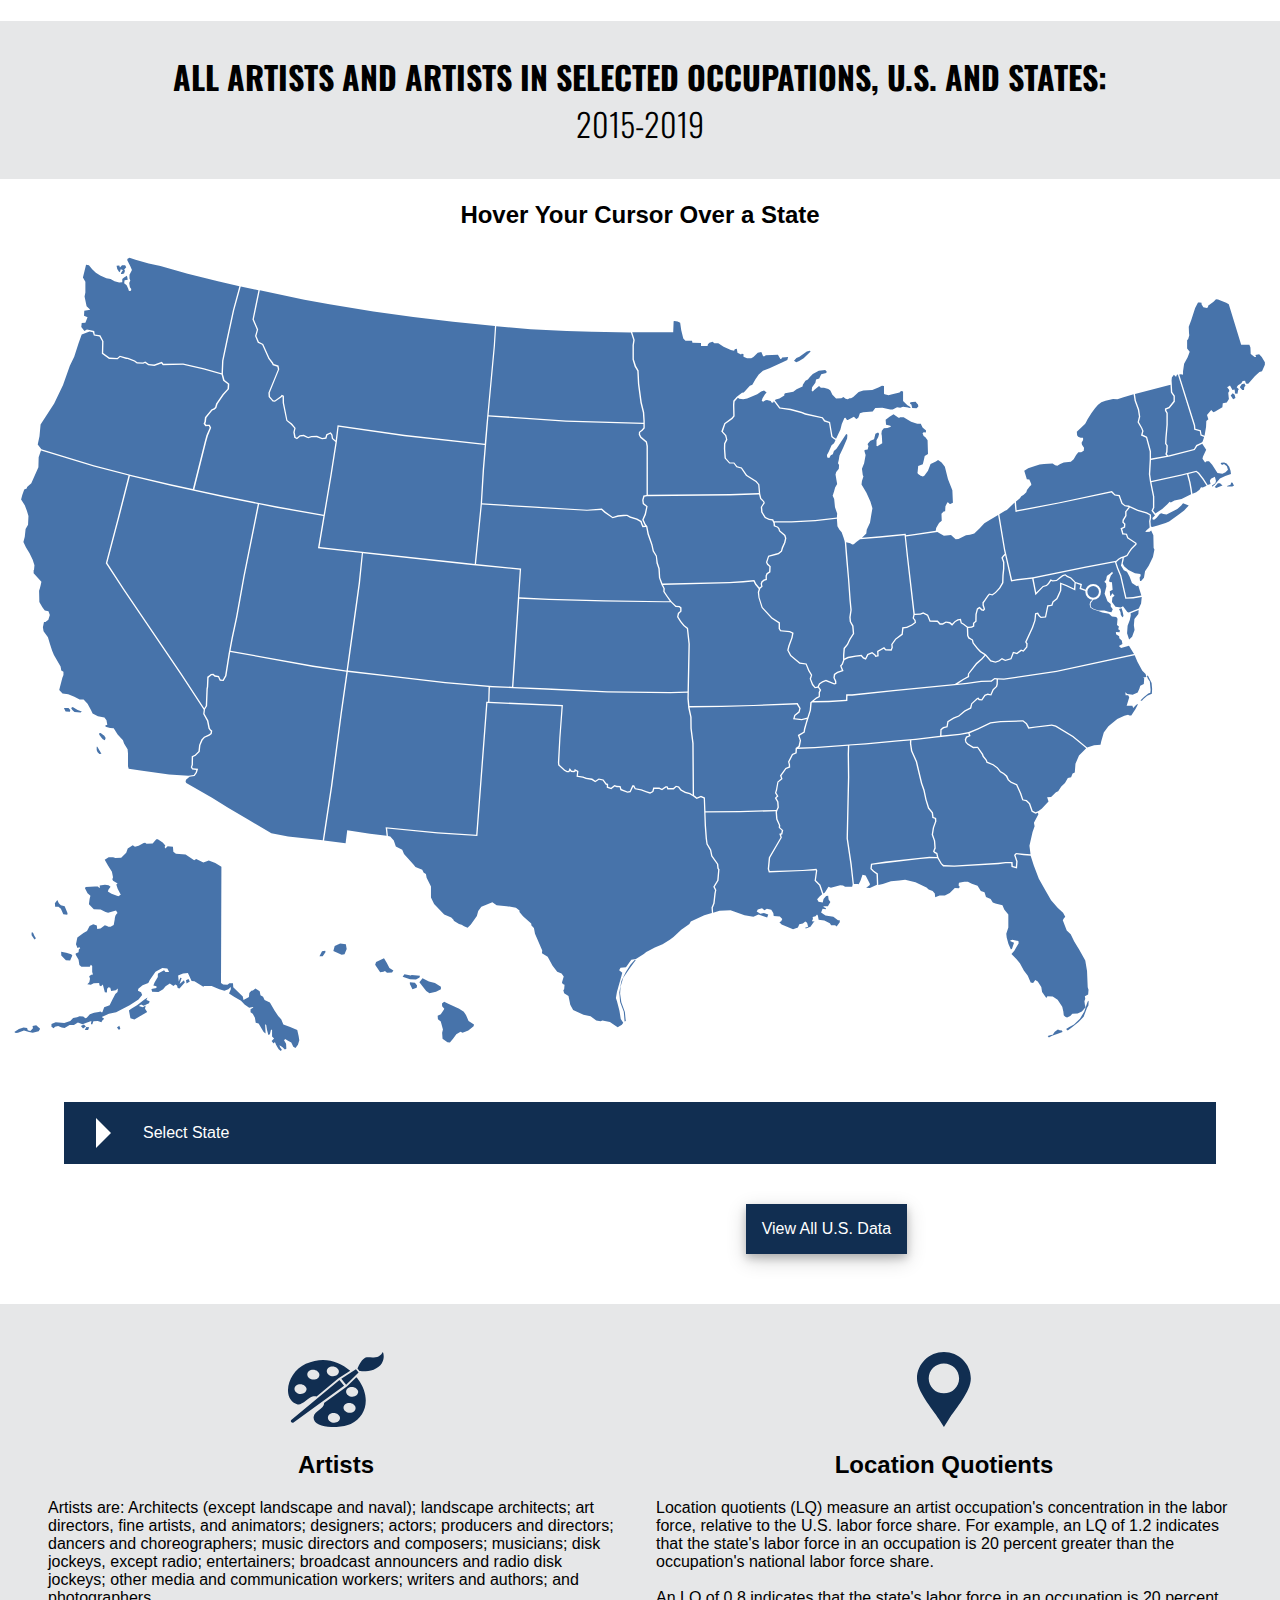
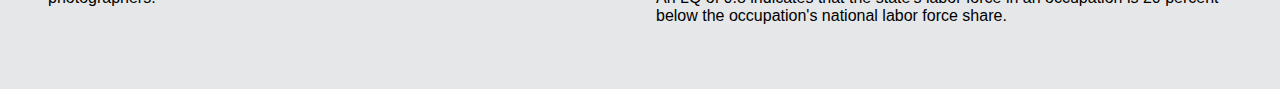
==== html.html @ c8cbc369 "Update html.html" ====
<!DOCTYPE html>
<html lang="en">
  <head>
    <meta charset="UTF-8" />
    <meta http-equiv="X-UA-Compatible" content="IE=edge" />
    <meta name="viewport" content="width=device-width, initial-scale=1.0" />
    <link
      href="css.css"
      state-target="css.css"
      type="text/css"
      rel="stylesheet"
    />
    <link rel="preconnect" href="https://fonts.googleapis.com" />
    <link rel="preconnect" href="https://fonts.gstatic.com" crossorigin />
    <link
      href="https://fonts.googleapis.com/css2?family=Oswald:wght@300;700&display=swap"
      rel="stylesheet"
    />
    <title>
      All Artists and Artists in Selected Occupations, U.S. and States
    </title>
  </head>
    
    
  <body style=" margin: auto;" width: 554px;>  <!-- width from 570 to 554 to match the Ripple demo -->
      
    <div class="bg-gray">
      <h1>
        All Artists and Artists in Selected Occupations, U.S. and States:<br />
        <span class="years">2015-2019</span>
      </h1>
    </div>
      
      
    <!-- Aqui estaba All Us Arttsists -->
      
 

    <div id="state"></div>
    <div id="json"></div>
    <div id="state-name"><h2>Hover Your Cursor Over a State</h2></div>
    <svg
      xmlns="http:/www.w3.org/2000/svg"
      xmlns:xlink="http:/www.w3.org/1999/xlink"
      version="1.1"
      id="Layer_1"
      x="0px"
      y="0px"
      viewBox="0 0 940 600"
      style="enable-background: new 0 0 940 600"
      xml:space="preserve"
    >
      <g id="outlines">
        <a
          onmouseover="tooltipShow(this)"
          onmouseout="tooltipHide(this)"
          aria-label="Alaska"
          tabindex="62"
          href="javascript:void(0)"
          state-target="AK"
          target="_top"
        >
          <path
            id="AK"
            class="st0"
            d="M162.6,453.7l-0.3,85.4l1.6,1l3.1,0.2l1.5-1.1h2.6l0.2,2.9l7,6.8l0.5,2.6l3.4-1.9l0.6-0.2l0.3-3.1    l1.5-1.6l1.1-0.2l1.9-1.5l3.1,2.1l0.6,2.9l1.9,1.1l1.1,2.4l3.9,1.8l3.4,6l2.7,3.9l2.3,2.7l1.5,3.7l5,1.8l5.2,2.1l1,4.4l0.5,3.1    l-1,3.4l-1.8,2.3l-1.6-0.8l-1.5-3.1l-2.7-1.5l-1.8-1.1l-0.8,0.8l1.5,2.7l0.2,3.7l-1.1,0.5l-1.9-1.9l-2.1-1.3l0.5,1.6l1.3,1.8    l-0.8,0.8c0,0-0.8-0.3-1.3-1c-0.5-0.6-2.1-3.4-2.1-3.4l-1-2.3c0,0-0.3,1.3-1,1c-0.6-0.3-1.3-1.5-1.3-1.5l1.8-1.9l-1.5-1.5v-5H199    l-0.8,3.4l-1.1,0.5l-1-3.7l-0.6-3.7l-0.8-0.5l0.3,5.7v1.1l-1.5-1.3l-3.6-6l-2.1-0.5l-0.6-3.7l-1.6-2.9l-1.6-1.1v-2.3l2.1-1.3    l-0.5-0.3l-2.6,0.6l-3.4-2.4L177,552l-4.8-2.6l-4-2.6l1.3-3.2V542l-1.8,1.6l-2.9,1.1l-3.7-1.1l-5.7-2.4h-5.5l-0.6,0.5l-6.5-3.9    l-2.1-0.3l-2.7-5.8l-3.6,0.3l-3.6,1.5l0.5,4.5l1.1-2.9l1,0.3l-1.5,4.4l3.2-2.7l0.6,1.6l-3.9,4.4l-1.3-0.3l-0.5-1.9l-1.3-0.8    l-1.3,1.1l-2.7-1.8l-3.1,2.1l-1.8,2.1l-3.4,2.1l-4.7-0.2l-0.5-2.1l3.7-0.6v-1.3l-2.3-0.6l1-2.4l2.3-3.9v-1.8l0.2-0.8l4.4-2.3    l1,1.3h2.7l-1.3-2.6l-3.7-0.3l-5,2.7l-2.4,3.4l-1.8,2.6l-1.1,2.3l-4.2,1.5l-3.1,2.6l-0.3,1.6l2.3,1l0.8,2.1l-2.7,3.2l-6.5,4.2    l-7.8,4.2l-2.1,1.1l-5.3,1.1l-5.3,2.3l1.8,1.3l-1.5,1.5l-0.5,1.1l-2.7-1l-3.2,0.2l-0.8,2.3h-1l0.3-2.4l-3.6,1.3l-2.9,1l-3.4-1.3    l-2.9,1.9h-3.2l-2.1,1.3l-1.6,0.8l-2.1-0.3l-2.6-1.1l-2.3,0.6l-1,1l-1.6-1.1v-1.9l3.1-1.3l6.3,0.6l4.4-1.6l2.1-2.1l2.9-0.6    l1.8-0.8l2.7,0.2l1.6,1.3l1-0.3l2.3-2.7l3.1-1l3.4-0.6l1.3-0.3l0.6,0.5h0.8l1.3-3.7l4-1.5l1.9-3.7l2.3-4.5l1.6-1.5l0.3-2.6    l-1.6,1.3l-3.4,0.6l-0.6-2.4l-1.3-0.3l-1,1l-0.2,2.9l-1.5-0.2l-1.5-5.8l-1.3,1.3l-1.1-0.5l-0.3-1.9l-4,0.2l-2.1,1.1l-2.6-0.3    l1.5-1.5l0.5-2.6l-0.6-1.9l1.5-1l1.3-0.2l-0.6-1.8v-4.4l-1-1l-0.8,1.5h-6.1l-1.5-1.3l-0.6-3.9l-2.1-3.6v-1l2.1-0.8l0.2-2.1    l1.1-1.1l-0.8-0.5l-1.3,0.5l-1.1-2.7l1-5l4.5-3.2l2.6-1.6l1.9-3.7l2.7-1.3l2.6,1.1l0.3,2.4l2.4-0.3l3.2-2.4l1.6,0.6l1,0.6h1.6    l2.3-1.3l0.8-4.4c0,0,0.3-2.9,1-3.4c0.6-0.5,1-1,1-1l-1.1-1.9l-2.6,0.8l-3.2,0.8l-1.9-0.5l-3.6-1.8l-5-0.2l-3.6-3.7l0.5-3.9    l0.6-2.4l-2.1-1.8l-1.9-3.7l0.5-0.8l6.8-0.5h2.1l1,1h0.6l-0.2-1.6l3.9-0.6l2.6,0.3l1.5,1.1l-1.5,2.1l-0.5,1.5l2.7,1.6l5,1.8l1.8-1    l-2.3-4.4l-1-3.2l1-0.8L83,464l-0.5-1.1l0.5-1.6l-0.8-3.9l-2.9-4.7l-2.4-4.2l2.9-1.9H83l1.8,0.6L89,447l3.7-3.6l1.1-3.1l3.7-2.4    l1.6,1l2.7-0.6l3.7-2.1l1.1-0.2l1,0.8l4.5-0.2l2.7-3.1h1.1l3.6,2.4l1.9,2.1l-0.5,1.1l0.6,1.1l1.6-1.6l3.9,0.3l0.3,3.7l1.9,1.5    l7.1,0.6l6.3,4.2l1.5-1l5.2,2.6l2.1-0.6l1.9-0.8l4.8,1.9L162.6,453.7z M47.5,482.6l2.1,5.3l-0.2,1l-2.9-0.3l-1.8-4l-1.8-1.5h-2.4    l-0.2-2.6l1.8-2.4l1.1,2.4l1.5,1.5L47.5,482.6z M44.9,516.1l3.7,0.8l3.7,1l0.8,1l-1.6,3.7l-3.1-0.2l-3.4-3.6L44.9,516.1z     M24.2,502l1.1,2.6l1.1,1.6l-1.1,0.8l-2.1-3.1V502H24.2z M10.5,575.1l3.4-2.3l3.4-1l2.6,0.3l0.5,1.6l1.9,0.5l1.9-1.9l-0.3-1.6    l2.7-0.6l2.9,2.6l-1.1,1.8l-4.4,1.1l-2.7-0.5l-3.7-1.1l-4.4,1.5l-1.6,0.3L10.5,575.1z M59.4,570.6l1.6,1.9l2.1-1.6l-1.5-1.3    L59.4,570.6z M62.3,573.6l1.1-2.3l2.1,0.3l-0.8,1.9L62.3,573.6L62.3,573.6z M85.9,571.7l1.5,1.8l1-1.1l-0.8-1.9L85.9,571.7z     M94.7,559.2l1.1,5.8l2.9,0.8l5-2.9l4.4-2.6l-1.6-2.4l0.5-2.4l-2.1,1.3L102,556l1.6-1.1l1.9,0.8l3.9-1.8l0.5-1.5l-2.4-0.8l0.8-1.9    l-2.7,1.9l-4.7,3.6l-4.8,2.9L94.7,559.2z M137,539.4l2.4-1.5l-1-1.8l-1.8,1L137,539.4z"
          ></path>
        </a>
        <a
          onmouseover="tooltipShow(this)"
          onmouseout="tooltipHide(this)"
          aria-label="Hawaii"
          tabindex="63"
          href="javascript:void(0)"
          state-target="HI"
          target="_top"
        >
          <path
            id="HI"
            class="st0"
            d="M234.6,519.3l1.9-3.6l2.3-0.3l0.3,0.8l-2.1,3.1H234.6z M244.8,515.6l6.1,2.6l2.1-0.3l1.6-3.9    l-0.6-3.4l-4.2-0.5l-4,1.8L244.8,515.6z M275.5,525.6l3.7,5.5l2.4-0.3l1.1-0.5l1.5,1.3l3.7-0.2l1-1.5l-2.9-1.8l-1.9-3.7l-2.1-3.6    l-5.8,2.9L275.5,525.6z M295.7,534.5l1.3-1.9l4.7,1l0.6-0.5l6.1,0.6l-0.3,1.3l-2.6,1.5l-4.4-0.3L295.7,534.5z M301,539.7l1.9,3.9    l3.1-1.1l0.3-1.6l-1.6-2.1l-3.7-0.3L301,539.7z M308,538.5l2.3-2.9l4.7,2.4l4.4,1.1l4.4,2.7v1.9l-3.6,1.8l-4.8,1L313,545    L308,538.5z M324.6,554.1l1.6-1.3l3.4,1.6l7.6,3.6l3.4,2.1l1.6,2.4l1.9,4.4l4,2.6l-0.3,1.3l-3.9,3.2l-4.2,1.5l-1.5-0.6l-3.1,1.8    l-2.4,3.2l-2.3,2.9l-1.8-0.2L325,580l-0.3-4.5l0.6-2.4l-1.6-5.7l-2.1-1.8l-0.2-2.6l2.3-1l2.1-3.1l0.5-1l-1.6-1.8L324.6,554.1z"
          ></path>
        </a>
        <a
          onmouseover="tooltipShow(this)"
          onmouseout="tooltipHide(this)"
          aria-label="Alabama"
          tabindex="58"
          href="javascript:void(0)"
          state-target="AL"
          target="_top"
        >
          <path
            id="AL"
            class="st0"
            d="M630,466.4l0.6,0.2l1.3-2.7l1.5-4.4l2.3,0.6l3.1,6v1l-2.7,1.9l2.7,0.3l5.2-2.5l-0.3-7.6l-2.5-1.8    l-2-2l0.4-4l10.5-1.5l25.7-2.9l6.7-0.6l5.6,0.1l-0.5-2.2l-1.5-0.8l-0.9-1.1l1-2.6l-0.4-5.2l-1.6-4.5l0.8-5.1l1.7-4.8l-0.2-1.7    l-1.8-0.7l-0.5-3.6l-2.7-3.4l-2-6.5l-1.4-6.7l-1.8-5l-3.8-16l-3.5-7.9l-0.8-5.6l0.1-2.2l-9,0.8l-23.4,2.2l-12.2,0.8l-0.2,6.4    l0.2,16.7l-0.7,31l-0.3,14.1l2.8,18.8l1.6,14.7L630,466.4z"
          ></path>
        </a>
        <a
          onmouseover="tooltipShow(this)"
          onmouseout="tooltipHide(this)"
          aria-label="Arkansas"
          tabindex="53"
          href="javascript:void(0)"
          state-target="AR"
          target="_top"
        >
          <path
            id="AR"
            class="st0"
            d="M588.8,346.1l-6.4-0.7l0.9-3.1l3.1-2.6l0.6-2.3l-1.8-2.9l-31.9,1.2l-23.3,0.7l-23.6,0.3l1.5,6.9    l0.1,8.5l1.4,10.9l0.3,38.2l2.1,1.6l3-1.2l2.9,1.2l0.4,10.1l25.2-0.2l26.8-0.8l0.9-1.9l-0.3-3.8l-1.7-3.1l1.5-1.4l-1.4-2.2    l0.7-2.4l1.1-5.9l2.7-2.3l-0.8-2.2l4-5.6l2.5-1.1l-0.1-1.7l-0.5-1.7l2.9-5.8l2.5-1.1l0.2-3.3l2.1-1.4l0.9-4.1l-1.4-4l4.2-2.4    l0.3-2.1l1.2-4.2l0.9-3.1L588.8,346.1z"
          ></path>
        </a>
        <a
          onmouseover="tooltipShow(this)"
          onmouseout="tooltipHide(this)"
          aria-label="Arizona"
          tabindex="49"
          href="javascript:void(0)"
          state-target="AZ"
          target="_top"
        >
          <path
            id="AZ"
            class="st0"
            d="M136.6,389.7l-0.3,1.5l0.5,1l18.9,10.7l12.1,7.6l14.7,8.6l16.8,10l12.3,2.4l25.4,2.7l6-39.6l7-53.1    l4.4-31l-24.6-3.6l-60.7-11l-0.2,1.1l-2.6,16.5l-2.1,3.8l-2.8-0.2l-1.2-2.6l-2.6-0.4l-1.2-1.1l-1.1,0.1l-2.1,1.7l-0.3,6.8    l-0.3,1.5l-0.5,12.5l-1.5,2.4l-0.4,3.3l2.8,5l1.1,5.5l0.7,1.1l1.1,0.9l-0.4,2.4l-1.7,1.2l-3.4,1.6l-1.6,1.8l-1.6,3.6l-0.5,4.9    l-3,2.9l-1.9,0.9l-0.1,5.8l-0.6,1.6l0.5,0.8l3.9,0.4l-0.9,3l-1.7,2.4l-3.7,0.4L136.6,389.7z"
          ></path>
        </a>
        <a
          onmouseover="tooltipShow(this)"
          onmouseout="tooltipHide(this)"
          aria-label="California"
          tabindex="33"
          href="javascript:void(0)"
          state-target="CA"
          target="_top"
        >
          <path
            id="CA"
            class="st0"
            d="M124.2,385.9l-19.7-2.7l-10-1.5l-0.5-1.8v-9.4l-0.3-3.2l-2.6-4.2l-0.8-2.3l-3.9-4.2l-2.9-4.7    l-2.7-0.2l-3.2-0.8l-0.3-1l1.5-0.6l-0.6-3.2l-1.5-2.1l-4.8-0.8l-3.9-2.1l-1.1-2.3l-2.6-4.8l-2.9-3.1h-2.9l-3.9-2.1l-4.5-1.8    l-4.2-0.5l-2.4-2.7l0.5-1.9l1.8-7.1l0.8-1.9v-2.4l-1.6-1l-0.5-2.9L43,304l-3.4-5.8l-1.3-3.1l-1.5-4.7l-1.6-5.3l-3.2-4.4l-0.5-2.9    l0.8-3.9h1.1l2.1-1.6l1.1-3.6l-1-2.7l-2.7-0.5l-1.9-2.6l-2.1-3.7l-0.2-8.2l0.6-1.9l0.6-2.3l0.5-2.4l-5.7-6.3V236l0.3-0.5l0.3-3.2    l-1.3-4l-2.3-4.8L19,219l-1.8-3.9l1-3.7l0.6-5.8l1.8-3.1l0.3-6.5l-1.1-3.6l-1.6-4.2l-2.7-4.2l0.8-3.2l1.5-4.2l1.8-0.8l0.3-1.1    l3.1-2.6l5.2-11.8l0.2-7.4l1.7-4.9l38.7,11.8l25.6,6.6l-8,31.3l-8.7,33.1L90.3,250l42.2,62.3l17.1,26.1l-0.4,3.1l2.8,5.2l1.1,5.4    l1,1.5l0.7,0.6l-0.2,1.4l-1.4,1l-3.4,1.6l-1.9,2.1l-1.7,3.9l-0.5,4.7l-2.6,2.5l-2.3,1.1l-0.1,6.2l-0.6,1.9l1,1.7l3,0.3l-0.4,1.6    l-1.4,2l-3.9,0.6L124.2,385.9z M50.3,337l1.3,1.5l-0.2,1.3l-3.2-0.1l-0.6-1.2L47,337L50.3,337z M52.2,337l1.2-0.6l3.6,2.1l3.1,1.2    l-0.9,0.6l-4.5-0.2l-1.6-1.6L52.2,337z M72.9,356.8l1.8,2.3l0.8,1l1.5,0.6l0.6-1.5l-1-1.8l-2.7-2l-1.1,0.2L72.9,356.8L72.9,356.8z     M71.5,365.5l1.8,3.2l1.2,1.9l-1.5,0.2l-1.3-1.2c0,0-0.7-1.5-0.7-1.9s0-2.2,0-2.2H71.5z"
          ></path>
        </a>
        <a
          onmouseover="tooltipShow(this)"
          onmouseout="tooltipHide(this)"
          aria-label="Colorado"
          tabindex="37"
          href="javascript:void(0)"
          state-target="CO"
          target="_top"
        >
          <path
            id="CO"
            class="st0"
            d="M381.7,235.5l-36-3.5l-79.1-8.6l-2.2,22.1l-7,50.4l-1.9,13.7l34,3.9l37.5,4.4l34.7,3l14.3,0.6    L381.7,235.5z"
          ></path>
        </a>
        <a
          onmouseover="tooltipShow(this)"
          onmouseout="tooltipHide(this)"
          aria-label="Connecticut"
          tabindex="31"
          href="javascript:void(0)"
          state-target="CT"
          target="_top"
        >
          <path
            id="CT"
            class="st0"
            d="M853.5,190.9l3.6-3.2l1.9-2.1l0.8,0.6l2.7-1.5l5.2-1.1l7-3.5l-0.6-4.2l-0.8-4.4l-1.6-6l-4.3,1.1    l-21.8,4.7l0.6,3.1l1.5,7.3v8.3l-0.9,2.1l1.7,2.2L853.5,190.9z"
          ></path>
        </a>
        <a
          onmouseover="tooltipShow(this)"
          onmouseout="tooltipHide(this)"
          aria-label="Delaware"
          href="javascript:void(0)"
          state-target="DE"
          target="_top"
        >
          <path
            id="DE"
            class="st0"
            d="M835.9,247.2l-1,0.5l-3.6-2.4l-1.8-4.7l-1.9-3.6l-2.3-1l-2.1-3.6l0.5-2l0.5-2.3l0.1-1.1l-0.6,0.1    l-1.7,1l-2,1.7l-0.2,0.3l1.4,4.1l2.3,5.6l3.7,16.1l5-0.3l6-1.1L835.9,247.2z"
          ></path>
        </a>
        <a
          onmouseover="tooltipShow(this)"
          onmouseout="tooltipHide(this)"
          aria-label="Florida"
          tabindex="61"
          href="javascript:void(0)"
          state-target="FL"
          target="_top"
        >
          <path
            id="FL"
            class="st0"
            d="M751.7,445.2l-5.2-0.7l-0.7,0.8l1.5,4.4l-0.4,5.2l-4.1-1l-0.2-2.8h-4.1l-5.3,0.7l-32.4,1.9l-8.2-0.3    l-1.7-1.7l-2.5-4.2h-5.9l-6.6,0.5l-35.4,4.2l-0.3,2.8l1.6,1.6l2.9,2l0.3,8.4l3.3-0.6l6-2.1l6-0.5l4.4-0.6l7.6,1.8l8.1,3.9l1.6,1.5    l2.9,1.1l1.6,1.9l0.3,2.7l3.2-1.3h3.9l3.6-1.9l3.7-3.6l3.1,0.2l0.5-1.1l-0.8-1l0.2-1.9l4-0.8h2.6l2.9,1.5l4.2,1.5l2.4,3.7l2.7,1    l1.1,3.4l3.4,1.6l1.6,2.6l1.9,0.6l5.2,1.3l1.3,3.1l3,3.7v9.5l-1.5,4.7l0.3,2.7l1.3,4.8l1.8,4l0.8-0.5l1.5-4.5l-2.6-1l-0.3-0.6    l1.6-0.6l4.5,1l0.2,1.6l-3.2,5.5l-2.1,2.4l3.6,3.7l2.6,3.1l2.9,5.3l2.9,3.9l2.1,5l1.8,0.3l1.6-2.1l1.8,1.1l2.6,4l0.6,3.6l3.1,4.4    l0.8-1.3l3.9,0.3l3.6,2.3l3.4,5.2l0.8,3.4l0.3,2.9l1.1,1l1.3,0.5l2.4-1l1.5-1.6l3.9-0.2l3.1-1.5l2.7-3.2l-0.5-1.9l-0.3-2.4    l0.6-1.9l-0.3-1.9l2.4-1.3l0.3-3.4l-0.6-1.8l-0.5-12l-1.3-7.6l-4.5-8.2l-3.6-5.8l-2.6-5.3l-2.9-2.9l-2.9-7.4l0.7-1.4l1.1-1.3    l-1.6-2.9l-4-3.7l-4.8-5.5l-3.7-6.3l-5.3-9.4l-3.7-9.7l-2.3-7.3L751.7,445.2z M769.4,577.9l2.4-0.6l1.3-0.2l1.5-2.3l2.3-1.6    l1.3,0.5l1.7,0.3l0.4,1.1l-3.5,1.2l-4.2,1.5l-2.3,1.2L769.4,577.9z M782.9,572.9l1.2,1.1l2.7-2.1l5.3-4.2l3.7-3.9l2.5-6.6l1-1.7    l0.2-3.4l-0.7,0.5l-1,2.8l-1.5,4.6l-3.2,5.3l-4.4,4.2l-3.4,1.9L782.9,572.9z"
          ></path>
        </a>
        <a
          onmouseover="tooltipShow(this)"
          onmouseout="tooltipHide(this)"
          aria-label="Georgia"
          tabindex="59"
          href="javascript:void(0)"
          state-target="GA"
          target="_top"
        >
          <path
            id="GA"
            class="st0"
            d="M751.7,444.2l-5.6-0.7l-1.4,1.6l1.6,4.7l-0.3,3.9l-2.2-0.6l-0.2-3h-5.2l-5.3,0.7l-32.3,1.9l-7.7-0.3    l-1.4-1.2l-2.5-4.3l-0.8-3.3l-1.6-0.9l-0.5-0.5l0.9-2.2l-0.4-5.5l-1.6-4.5l0.8-4.9l1.7-4.8l-0.2-2.5l-1.9-0.7l-0.4-3.2l-2.8-3.5    l-1.9-6.2l-1.5-7l-1.7-4.8l-3.8-16l-3.5-8l-0.8-5.3l0.1-2.3l3.3-0.3l13.6-1.6l18.6-2l6.3-1.1l0.5,1.4l-2.2,0.9l-0.9,2.2l0.4,2    l1.4,1.6l4.3,2.7l3.2-0.1l3.2,4.7l0.6,1.6l2.3,2.8l0.5,1.7l4.7,1.8l3,2.2l2.3,3l2.3,1.3l2,1.8l1.4,2.7l2.1,1.9l4.1,1.8l2.7,6    l1.7,5.1l2.8,0.7l2.1,1.9l2,5.7l2.9,1.6l1.7-0.8l0.4,1.2l-3.3,6.2l0.5,2.6l-1.5,4.2l-2.3,10l0.8,6.3L751.7,444.2z"
          ></path>
        </a>
        <a
          onmouseover="tooltipShow(this)"
          onmouseout="tooltipHide(this)"
          aria-label="Iowa"
          tabindex="40"
          href="javascript:void(0)"
          state-target="IA"
          target="_top"
        >
          <path
            id="IA"
            class="st0"
            d="M558.3,183.6l2.1,2.1l0.3,0.7l-2,3l0.3,4l2.6,4.1l3.1,1.6l2.4,0.3l0.9,1.8l0.2,2.4l2.5,1l0.9,1.1    l0.5,1.6l3.8,3.3l0.6,1.9l-0.7,3l-1.7,3.7l-0.6,2.4l-2.1,1.6l-1.6,0.5l-5.7,1.5l-1.6,4.8l0.8,1.8l1.7,1.5l-0.2,3.5l-1.9,1.4    l-0.7,1.8v2.4l-1.4,0.4l-1.7,1.4l-0.5,1.7l0.4,1.7l-1.3,1l-2.3-2.7l-1.4-2.8l-8.3,0.8l-10,0.6l-49.2,1.2l-1.6-4.3l-0.4-6.7    l-1.4-4.2l-0.7-5.2l-2.2-3.7l-1-4.6l-2.7-7.8l-1.1-5.6l-1.4-1.9l-1.3-2.9l1.7-3.8l1.2-6.1l-2.7-2.2l-0.3-2.4l0.7-2.4l1.8-0.3    l61.1-0.6l21.2-0.7L558.3,183.6z"
          ></path>
        </a>
        <a
          onmouseover="tooltipShow(this)"
          onmouseout="tooltipHide(this)"
          aria-label="Idaho"
          tabindex="18"
          href="javascript:void(0)"
          state-target="ID"
          target="_top"
        >
          <path
            id="ID"
            class="st0"
            d="M176.8,27.6L172,45l-4.5,20.9l-3.4,16.2l-0.4,9.7l1.2,4.4l3.5,2.7l-0.2,3.9l-3.9,4.4l-4.5,6.6    l-0.9,2.9l-1.2,1.1l-1.8,0.8l-4.3,5.3l-0.4,3.1l-0.4,1.1l0.6,1l2.6-0.1l1.1,2.3l-2.4,5.8l-1.2,4.2l-8.8,35.3l20.7,4.5l39.5,7.9    l34.8,6.1l4.9-29.2l3.8-24.1l-2.7-2.4l-0.4-2.6l-0.8-1.1l-2.1,1l-0.7,2.6l-3.2,0.5l-3.9-1.6l-3.8,0.1l-2.5,0.7l-3.4-1.5l-2.4,0.2    l-2.4,2l-2-1.1l-0.7-4l0.7-2.9l-2.5-2.9l-3.3-2.6l-2.7-13.1l-0.1-4.7l-0.3-0.1l-0.2,0.4l-5.1,3.5l-1.7-0.2l-2.9-3.4l-0.2-3.1    l7-17.1l-0.4-1.9l-3.4-1.2l-0.6-1.2l-2.6-3.5l-4.6-10.2l-3.2-1.5l-2-5l1.3-4.6l-3.2-7.6l4.4-21.5L176.8,27.6z"
          ></path>
        </a>
        <a
          onmouseover="tooltipShow(this)"
          onmouseout="tooltipHide(this)"
          aria-label="Illinois"
          tabindex="42"
          href="javascript:void(0)"
          state-target="IL"
          target="_top"
        >
          <path
            id="IL"
            class="st0"
            d="M620.2,214.3l-0.8-2.6l-1.3-3.7l-1.6-1.8l-1.5-2.6l-0.4-5.5l-15.9,1.8l-17.4,1H569l0.2,2.1l2.2,0.9    l1.1,1.4l0.4,1.4l3.9,3.4l0.7,2.4l-0.7,3.3l-1.7,3.7l-0.8,2.7l-2.4,1.9l-1.9,0.6l-5.2,1.3l-1.3,4.1l0.6,1.1l1.9,1.8l-0.2,4.3    l-2.1,1.6l-0.5,1.3v2.8l-1.8,0.6l-1.4,1.2l-0.4,1.2l0.4,2l-1.6,1.3l-0.9,2.8l0.3,3.9l2.3,7l7,7.6l5.7,3.7v4.4l0.7,1.2l6.6,0.6    l2.7,1.4l-0.7,3.5l-2.2,6.2l-0.8,3l2,3.7l6.4,5.3l4.8,0.8l2.2,5.1l2,3.4l-0.9,2.8l1.5,3.8l1.7,2.1l1.6-0.3l1-2.2l2.4-1.7l2.8-1    l6.1,2.5l0.5-0.2v-1.1l-1.2-2.7l0.4-2.8l2.4-1.6l3.4-1.2l-0.5-1.3l-0.8-2l1.2-1.3l1-2.7v-4l0.4-4.9l2.5-3l1.8-3.8l2.5-4l-0.5-5.3    l-1.8-3.2l-0.3-3.3l0.8-5.3l-0.7-7.2l-1.1-15.8l-1.4-15.3l-0.9-11.7L620.2,214.3z"
          ></path>
        </a>
        <a
          onmouseover="tooltipShow(this)"
          onmouseout="tooltipHide(this)"
          aria-label="Indiana"
          tabindex="43"
          href="javascript:void(0)"
          state-target="IN"
          target="_top"
        >
          <path
            id="IN"
            class="st0"
            d="M624.4,216.1l1.5,1l1.1-0.3l2.1-1.9l2.5-1.8l14.3-1.1l18.4-1.8l1.6,15.5l4.9,42.6l-0.6,2.9l1.3,1.6    l0.2,1.3l-2.3,1.6l-3.6,1.7l-3.2,0.4l-0.5,4.8l-4.7,3.6l-2.9,4l0.2,2.4l-0.5,1.4h-3.5l-1.4-1.7l-5.2,3l0.2,3.1l-0.9,0.2l-0.5-0.9    l-2.4-1.7l-3.6,1.5l-1.4,2.9l-1.2-0.6l-1.6-1.8l-4.4,0.5l-5.7,1l-2.5,1.3v-2.6l0.4-4.7l2.3-2.9l1.8-3.9l2.7-4.2l-0.5-5.8l-1.8-3.1    l-0.3-3.2l0.8-5.3l-0.7-7.1l-0.9-12.6l-2.5-30.1L624.4,216.1z"
          ></path>
        </a>
        <a
          onmouseover="tooltipShow(this)"
          onmouseout="tooltipHide(this)"
          aria-label="Kansas"
          tabindex="39"
          href="javascript:void(0)"
          state-target="KS"
          target="_top"
        >
          <path
            id="KS"
            class="st0"
            d="M487.4,259.5l-43.8-0.6l-40.6-1.2l-21.7-0.9l-4.3,64.8l24.3,1l44.7,2.1l46.3,0.6l12.6-0.3l0.7-35    l-1.2-11.1l-2.5-2l-2.4-3l-2.3-3.6l0.6-3l1.7-1.4v-2.1l-0.8-0.7l-2.6-0.2l-3.5-3.4L487.4,259.5z"
          ></path>
        </a>
        <a
          onmouseover="tooltipShow(this)"
          onmouseout="tooltipHide(this)"
          aria-label="Kentucky"
          tabindex="46"
          href="javascript:void(0)"
          state-target="KY"
          target="_top"
        >
          <path
            id="KY"
            class="st0"
            d="M608.7,331.8l12.6-0.7l0.1-4.1h4.3l30.4-3.2l45.1-4.3l5.6-3.6l3.9-2.1l0.1-1.9l6-7.8l4.1-3.6l2.1-2.4    l-3.3-2l-2.5-2.7l-3-3.8l-0.5-2.2l-2.6-1.4l-0.9-1.9L710,278l-2.6-2l-1.9-1.1l-0.5-2.3l-1.3,0.2l-2,1.2l-2.5,2.7l-1.9-1.7    l-2.5-0.5l-2.4,1.4h-2.3l-1.8-2l-5.6-0.1l-1.8-4.5l-2.9-1.5l-2.1,0.8l-4.2,0.2l-0.5,2.1l1.2,1.5l0.3,2.1l-2.8,2l-3.8,1.8l-2.6,0.4    l-0.5,4.5l-4.9,3.6l-2.6,3.7l0.2,2.2l-0.9,2.3l-4.5-0.1l-1.3-1.3l-3.9,2.2l0.2,3.3l-2.4,0.6l-0.8-1.4l-1.7-1.2l-2.7,1.1l-1.8,3.5    l-2.2-1l-1.4-1.6l-3.7,0.4l-5.6,1l-2.8,1.3l-1.2,3.4l-1,1l1.5,3.7l-4.2,1.4l-1.9,1.4l-0.4,2.2l1.2,2.4v2.2l-1.6,0.4l-6.1-2.5    l-2.3,0.9l-2,1.4l-0.8,1.8l1.7,2.4l-0.9,1.8l-0.1,3.3l-2.4,1.3l-2.1,1.7L608.7,331.8z"
          ></path>
        </a>
        <a
          onmouseover="tooltipShow(this)"
          onmouseout="tooltipHide(this)"
          aria-label="Louisiana"
          tabindex="54"
          href="javascript:void(0)"
          state-target="LA"
          target="_top"
        >
          <path
            id="LA"
            class="st0"
            d="M528.4,485.9l8.1-0.3l10.3,3.6l6.5,1.1l3.7-1.5l3.2,1.1l3.2,1l0.8-2.1l-3.2-1.1l-2.6,0.5l-2.7-1.6    l0.8-1.5l3.1-1l1.8,1.5l1.8-1l3.2,0.6l1.5,2.4l0.3,2.3l4.5,0.3l1.8,1.8l-0.8,1.6l-1.3,0.8l1.6,1.6l8.4,3.6l3.6-1.3l1-2.4l2.6-0.6    l1.8-1.5l1.3,1l0.8,2.9l-2.3,0.8l0.6,0.6l3.4-1.3l2.3-3.4l0.8-0.5l-2.1-0.3l0.8-1.6l-0.2-1.5l2.1-0.5l1.1-1.3l0.6,0.8l0.6,3.1    l4.2,0.6l4,1.9l1,1.5h2.9l1.1,1l2.3-3.1V493h-1.3l-3.4-2.7l-5.8-0.8l-3.2-2.3l1.1-2.7l2.3,0.3l0.2-0.6l-1.8-1v-0.5h3.2l1.8-3.1    l-1.3-1.9l-0.3-2.7l-1.5,0.2l-1.9,2.1l-0.6,2.6l-3.1-0.6l-1-1.8l1.8-1.9l1.9-1.7l-2.2-6.5l-3.4-3.4l1-7.3l-0.2-0.5l-1.3,0.2    l-33.1,1.4l-0.8-2.4l0.8-8.5l8.6-14.8l-0.9-2.6l1.4-0.4l0.4-2l-2.2-2l0.1-1.9l-2-4.5l-0.4-5.1l0.1-0.7l-26.4,0.8l-25.2,0.1    l0.4,9.7l0.7,9.5l0.5,3.7l2.6,4.5l0.9,4.4l4.3,6l0.3,3.1l0.6,0.8l-0.7,8.3l-2.8,4.6l1.2,2.4l-0.5,2.6l-0.8,7.3l-1.3,3l0.2,3.7    L528.4,485.9z"
          ></path>
        </a>
        <a
          onmouseover="tooltipShow(this)"
          onmouseout="tooltipHide(this)"
          aria-label="Massachusetts"
          tabindex="30"
          href="javascript:void(0)"
          state-target="MA"
          target="_top"
        >
          <path
            id="MA"
            class="st0"
            d="M889,172.5l-0.5-2.3l0.8-1.5l2.9-1.5l0.8,3.1l-0.5,1.8l-2.4,1.5v1l1.9-1.5l3.9-4.5l3.9-1.9l4.2-1.5    l-0.3-2.4l-1-2.9l-1.9-2.4l-1.8-0.8l-2.1,0.2l-0.5,0.5l1,1.3l1.5-0.8l2.1,1.6l0.8,2.7L900,164l-2.3,1l-3.6-0.5l-3.9-6l-2.3-2.6    h-1.8l-1.1,0.8l-1.9-2.6l0.3-1.5l2.4-5.2l-2.9-4.4l-3.7,1.8l-1.8,2.9l-18.3,4.7l-13.8,2.5l-0.6,10.6l0.7,4.9l22-4.8l11.2-2.8    l2,1.6l3.4,4.3l2.9,4.7L889,172.5z M901.5,173.9l2.2-0.7l0.5-1.7l1,0.1l1,2.3l-1.3,0.5l-3.9,0.1L901.5,173.9z M892.1,174.7    l2.3-2.6h1.6l1.8,1.5l-2.4,1l-2.2,1L892.1,174.7z"
          ></path>
        </a>
        <a
          onmouseover="tooltipShow(this)"
          onmouseout="tooltipHide(this)"
          aria-label="Maryland"
          href="javascript:void(0)"
          state-target="MD"
          target="_top"
        >
          <path
            id="MD"
            class="st0"
            d="M836.3,264.1l1.7-3.8l0.5-4.8l-6.3,1.1l-5.8,0.3l-3.8-16.8l-2.3-5.5l-1.5-4.6l-22.2,4.3l-37.6,7.6    l2,10.4l4.8-4.9l2.5-0.7l1.4-1.5l1.8-2.7l1.6,0.7l2.6-0.2l2.6-2.1l2-1.5l2.1-0.6l1.5,1.1l2.7,1.4l1.9,1.8l1.3,1.4l4.8,1.6L794,249    l5.8,2.1l2.1-2.6l3.7,2.5l-2.1,3.3l-0.7,3.3l-1.8,2.6v2.1l0.3,0.8l2,1.3l3.4,1.1l4.3-0.1l3.1,1l2.1,0.3l1-2.1l-1.5-2.1v-1.8    l-2.4-2.1l-2.1-5.5l1.3-5.3l-0.2-2.1l-1.3-1.3c0,0,1.5-1.6,1.5-2.3c0-0.6,0.5-2.1,0.5-2.1l1.9-1.3l1.9-1.6l0.5,1l-1.5,1.6    l-1.3,3.7l0.3,1.1l1.8,0.3l0.5,5.5l-2.1,1l0.3,3.6l0.5-0.2l1.1-1.9l1.6,1.8l-1.6,1.3l-0.3,3.4l2.6,3.4l3.9,0.5l1.6-0.8l3.2,4.2    l1,0.4L836.3,264.1z M821.8,264.3l1.1,2.5l0.2,1.8l1.1,1.9c0,0,0.9-0.9,0.9-1.2c0-0.3-0.7-3.1-0.7-3.1l-0.7-2.3L821.8,264.3z"
          ></path>
        </a>
        <a
          onmouseover="tooltipShow(this)"
          onmouseout="tooltipHide(this)"
          aria-label="Maine"
          tabindex="26"
          href="javascript:void(0)"
          state-target="ME"
          target="_top"
        >
          <path
            id="ME"
            class="st0"
            d="M867.3,91.9l1.5,0.4v-2.6l0.8-5.5l2.6-4.7l1.5-4l-1.9-2.4v-6l0.8-1l0.8-2.7l-0.2-1.5l-0.2-4.8    l1.8-4.8l2.9-8.9l2.1-4.2h1.3l1.3,0.2v1.1l1.3,2.3l2.7,0.6l0.8-0.8v-1l4-2.9l1.8-1.8l1.5,0.2l6,2.4l1.9,1l9.1,29.9h6l0.8,1.9    l0.2,4.8l2.9,2.3h0.8l0.2-0.5l-0.5-1.1l2.8-0.5l1.9,2.1l2.3,3.7V85l-2.1,4.7l-1.9,0.6l-3.4,3.1l-4.8,5.5c0,0-0.6,0-1.3,0    c-0.6,0-1-2.1-1-2.1l-1.8,0.2l-1,1.5l-2.4,1.5l-1,1.5l1.6,1.5l-0.5,0.6l-0.5,2.7l-1.9-0.2v-1.6l-0.3-1.3l-1.5,0.3l-1.8-3.2    l-2.1,1.3l1.3,1.5l0.3,1.1l-0.8,1.3l0.3,3.1l0.2,1.6l-1.6,2.6l-2.9,0.5l-0.3,2.9l-5.3,3.1l-1.3,0.5l-1.6-1.5l-3.1,3.6l1,3.2    l-1.5,1.3l-0.2,4.4l-1.1,6.3l-2.2-0.9l-0.5-3.1l-4-1.1l-0.2-2.5L866,92.1L867.3,91.9z M903.8,107.5l1.5-1.5l1.4,1.1l0.6,2.4    l-1.7,0.9L903.8,107.5z M910.5,101.6l1.8,1.9c0,0,1.3,0.1,1.3-0.2c0-0.3,0.2-2,0.2-2l0.9-0.8l-0.8-1.8l-2,0.7L910.5,101.6z"
          ></path>
        </a>
        <a
          onmouseover="tooltipShow(this)"
          onmouseout="tooltipHide(this)"
          aria-label="Michigan"
          tabindex="25"
          href="javascript:void(0)"
          state-target="MI"
          target="_top"
        >
          <path
            id="MI"
            class="st0"
            d="M646,211l19.1-1.9l0.2,1.1l9.9-1.5l12-1.7l0.1-0.6l0.2-1.5l2.1-3.7l2-1.7l-0.2-5.1l1.6-1.6l1.1-0.3    l0.2-3.6l1.5-3l1.1,0.6l0.2,0.6l0.8,0.2l1.9-1l-0.4-9.1l-3.2-8.2l-2.3-9.1l-2.4-3.2l-2.6-1.8l-1.6,1.1l-3.9,1.8l-1.9,5l-2.7,3.7    l-1.1,0.6l-1.5-0.6c0,0-2.6-1.5-2.4-2.1c0.2-0.6,0.5-5,0.5-5l3.4-1.3l0.8-3.4l0.6-2.6l2.4-1.6l-0.3-10l-1.6-2.3l-1.3-0.8l-0.8-2.1    l0.8-0.8l1.6,0.3l0.2-1.6l-2.6-2.2l-1.3-2.6h-2.6l-4.5-1.5l-5.5-3.4h-2.7l-0.6,0.6l-1-0.5l-3.1-2.3l-2.9,1.8l-2.9,2.3l0.3,3.6    l1,0.3l2.1,0.5l0.5,0.8l-2.6,0.8l-2.6,0.3l-1.5,1.8l-0.3,2.1l0.3,1.6l0.3,5.5l-3.6,2.1l-0.6-0.2v-4.2l1.3-2.4l0.6-2.4l-0.8-0.8    l-1.9,0.8l-1,4.2l-2.7,1.1l-1.8,1.9l-0.2,1l0.6,0.8l-0.6,2.6l-2.3,0.5v1.1l0.8,2.4l-1.1,6.1l-1.6,4l0.6,4.7l0.5,1.1l-0.8,2.4    l-0.3,0.8l-0.3,2.7l3.6,6l2.9,6.5l1.5,4.8l-0.8,4.7l-1,6l-2.4,5.2l-0.3,2.7L633,212L646,211z M612.7,138.6l-1.3-1.1l-1.8-10.4    l-3.7-1.3l-1.7-2.3l-12.6-2.8l-2.8-1.1l-8.1-2.2l-7.8-1l-3.9-5.3l0.7-0.5l2.7-0.8l3.6-2.3v-1l0.6-0.6l6-1l2.4-1.9l4.4-2.1l0.2-1.3    l1.9-2.9l1.8-0.8l1.3-1.8l2.3-2.3l4.4-2.4l4.7-0.5l1.1,1.1l-0.3,1l-3.7,1l-1.5,3.1l-2.3,0.8l-0.5,2.4l-2.4,3.2l-0.3,2.6l0.8,0.5    l1-1.1l3.6-2.9l1.3,1.3h2.3l3.2,1l1.5,1.1l1.5,3.1l2.7,2.7l3.9-0.2l1.5-1l1.6,1.3l1.6,0.5l1.3-0.8h1.1l1.6-1l4-3.6l3.4-1.1    l6.6-0.3l4.5-1.9l2.6-1.3l1.5,0.2v5.7l0.5,0.3l2.9,0.8l1.9-0.5l6.1-1.6l1.1-1.1l1.5,0.5v7l3.2,3.1l1.3,0.6l1.3,1l-1.3,0.3    l-0.8-0.3l-3.7-0.5l-2.1,0.6l-2.3-0.2l-3.2,1.5h-1.8l-5.8-1.3l-5.2,0.2l-1.9,2.6l-7,0.6l-2.4,0.8l-1.1,3.1l-1.3,1.1l-0.5-0.2    l-1.5-1.6l-4.5,2.4H622l-1.1-1.6l-0.8,0.2l-1.9,4.4l-1,4l-3.2,6.9L612.7,138.6z M583.1,82.1l1.8-2.1l2.2-0.8l5.4-3.9l2.3-0.6    l0.5,0.5l-5.1,5.1l-3.3,1.9l-2.1,0.9L583.1,82.1z M669.3,114.2l0.6,2.5l3.2,0.2l1.3-1.2c0,0-0.1-1.5-0.4-1.6    c-0.3-0.2-1.6-1.9-1.6-1.9l-2.2,0.2l-1.6,0.2l-0.3,1.1L669.3,114.2z"
          ></path>
        </a>
        <a
          onmouseover="tooltipShow(this)"
          onmouseout="tooltipHide(this)"
          aria-label="Minnesota"
          tabindex="23"
          href="javascript:void(0)"
          state-target="MN"
          target="_top"
        >
          <path
            id="MN"
            class="st0"
            d="M466.1,66.8l-0.6,3.9V81l1.6,5l1.9,3.3l0.5,9.9l1.8,13.4l1.8,7.3l0.4,6.4v5.3l-1.6,1.8l-1.8,1.3v1.5    l0.9,1.7l4.1,3.5l0.7,3.2v35.9l60.3-0.6l21.2-0.7l-0.5-6l-1.8-2.1l-7.2-4.6l-3.6-5.3l-3.4-0.9l-2-2.8h-3.2l-3.5-3.8l-0.5-7    l0.1-3.9l1.5-3l-0.7-2.7l-2.8-3.1l2.2-6.1l5.4-4l1.2-1.4l-0.2-8l0.2-3l2.6-3l3.8-2.9l1.3-0.2l4.5-5l1.8-0.8l2.3-3.9l2.4-3.6    l3.1-2.6l4.8-2l9.2-4.1l3.9-1.8l0.6-2.3l-4.4,0.4l-0.7,1.1h-0.6l-1.8-3.1l-8.9,0.3l-1,0.8h-1l-0.5-1.3l-0.8-1.8l-2.6,0.5l-3.2,3.2    l-1.6,0.8h-3.1l-2.6-1v-2.1l-1.3-0.2l-0.5,0.5l-2.6-1.3l-0.5-2.9l-1.5,0.5l-0.5,1l-2.4-0.5l-5.3-2.4l-3.9-2.6h-2.9l-1.3-1    l-2.3,0.6l-1.1,1.1l-0.3,1.3h-4.8v-2.1l-6.3-0.3l-0.3-1.5h-4.8l-1.6-1.6l-1.5-6.1l-0.8-5.5l-1.9-0.8l-2.3-0.5l-0.6,0.2l-0.3,8.2    l-30.1,0L466.1,66.8z"
          ></path>
        </a>
        <a
          onmouseover="tooltipShow(this)"
          onmouseout="tooltipHide(this)"
          aria-label="Missouri"
          tabindex="41"
          href="javascript:void(0)"
          state-target="MO"
          target="_top"
        >
          <path
            id="MO"
            class="st0"
            d="M594.6,338.7l0.5-5.9l4.2-3.4l1.9-1v-2.9l0.7-1.6l-1.1-1.6l-2.4,0.3l-2.1-2.5l-1.7-4.5l0.9-2.6    l-2-3.2l-1.8-4.6l-4.6-0.7l-6.8-5.6l-2.2-4.2l0.8-3.3l2.2-6l0.6-3l-1.9-1l-6.9-0.6l-1.1-1.9v-4.1l-5.3-3.5l-7.2-7.8l-2.3-7.3    l-0.5-4.2l0.7-2.4l-2.6-3.1l-1.2-2.4l-7.7,0.8l-10,0.6l-48.8,1.2l1.3,2.6l-0.1,2.2l2.3,3.6l3,3.9l3.1,3l2.6,0.2l1.4,1.1v2.9    l-1.8,1.6l-0.5,2.3l2.1,3.2l2.4,3l2.6,2.1l1.3,11.6l-0.8,40l0.5,5.7l23.7-0.2l23.3-0.7l32.5-1.3l2.2,3.7l-0.8,3.1l-3.1,2.5    l-0.5,1.8l5.2,0.5l4.1-1.1L594.6,338.7z"
          ></path>
        </a>
        <a
          onmouseover="tooltipShow(this)"
          onmouseout="tooltipHide(this)"
          aria-label="Mississippi"
          tabindex="57"
          href="javascript:void(0)"
          state-target="MS"
          target="_top"
        >
          <path
            id="MS"
            class="st0"
            d="M605.8,472.5l2.6-4.2l1.8,0.8l6.8-1.9l2.1,0.3l1.5,0.8h5.2l0.4-1.6l-1.7-14.8l-2.8-19l1-45.1    l-0.2-16.7l0.2-6.3l-4.8,0.3l-19.6,1.6l-13,0.4l-0.2,3.2l-2.8,1.3l-2.6,5.1l0.5,1.6l0.1,2.4l-2.9,1.1l-3.5,5.1l0.8,2.3l-3,2.5    l-1,5.7l-0.6,1.9l1.6,2.5l-1.5,1.4l1.5,2.8l0.3,4.2l-1.2,2.5l-0.2,0.9l0.4,5l2,4.5l-0.1,1.7l2.3,2l-0.7,3.1l-0.9,0.3l0.6,1.9    l-8.6,15l-0.8,8.2l0.5,1.5l24.2-0.7l8.2-0.7l1.9-0.3l0.6,1.4l-1,7.1l3.3,3.3l2.2,6.4L605.8,472.5z"
          ></path>
        </a>
        <a
          onmouseover="tooltipShow(this)"
          onmouseout="tooltipHide(this)"
          aria-label="Montana"
          tabindex="19"
          href="javascript:void(0)"
          state-target="MT"
          target="_top"
        >
          <path
            id="MT"
            class="st0"
            d="M362.6,70.8l-5.3,57.1l-1.3,15.2l-59.1-6.6l-49-7.1l-1.4,11.2l-1.9-1.7l-0.4-2.5l-1.3-1.9l-3.3,1.5    l-0.7,2.5l-2.3,0.3l-3.8-1.6l-4.1,0.1l-2.4,0.7l-3.2-1.5l-3,0.2l-2.1,1.9l-0.9-0.6l-0.7-3.4l0.7-3.2l-2.7-3.2l-3.3-2.5l-2.5-12.6    l-0.1-5.3l-1.6-0.8l-0.6,1l-4.5,3.2l-1.2-0.1l-2.3-2.8l-0.2-2.8l7-17.2l-0.6-2.7l-3.5-1.1l-0.4-0.9l-2.7-3.5l-4.6-10.4l-3.2-1.6    l-1.8-4.3l1.3-4.6l-3.2-7.6l4.4-21.3l32.7,6.9l18.4,3.4l32.3,5.3l29.3,4l29.2,3.5l30.8,3.1L362.6,70.8z"
          ></path>
        </a>
        <a
          onmouseover="tooltipShow(this)"
          onmouseout="tooltipHide(this)"
          aria-label="North Carolina"
          tabindex="56"
          href="javascript:void(0)"
          state-target="NC"
          target="_top"
        >
          <path
            id="NC"
            class="st0"
            d="M788.2,357.7l-12.7-7.7l-3.1-0.8l-16.6,2.1l-1.6-3l-2.8-2.2l-16.7,0.5l-7.4,0.9l-9.2,4.5l-6.8,2.7    l-6.5,1.2l-13.4,1.4l0.1-4.1l1.7-1.3l2.7-0.7l0.7-3.8l3.9-2.5l3.9-1.5l4.5-3.7l4.4-2.3l0.7-3.2l4.1-3.8l0.7,1l2.5,0.2l2.4-3.6    l1.7-0.4l2.6,0.3l1.8-4l2.5-2.4l0.5-1.8l0.1-3.5l4.4,0.1l38.5-5.6l57.5-12.3l2,4.8l3.6,6.5l2.4,2.4l0.6,2.3l-2.4,0.2l0.8,0.6    l-0.3,4.2l-2.6,1.3l-0.6,2.1l-1.3,2.9l-3.7,1.6l-2.4-0.3l-1.5-0.2l-1.6-1.3l0.3,1.3v1h1.9l0.8,1.3l-1.9,6.3h4.2l0.6,1.6l2.3-2.3    l1.3-0.5l-1.9,3.6l-3.1,4.8h-1.3l-1.1-0.5l-2.7,0.6l-5.2,2.4l-6.5,5.3l-3.4,4.7l-1.9,6.5l-0.5,2.4l-4.7,0.5l-5.1,1.5L788.2,357.7z     M837.5,331.5l2.6-2.5l3.2-2.6l1.5-0.6l0.2-2l-0.6-6.1l-1.5-2.3l-0.6-1.9l0.7-0.2l2.7,5.5l0.4,4.4l-0.2,3.4l-3.4,1.5l-2.8,2.4    l-1.1,1.2L837.5,331.5z"
          ></path>
        </a>
        <a
          onmouseover="tooltipShow(this)"
          onmouseout="tooltipHide(this)"
          aria-label="North Dakota"
          tabindex="21"
          href="javascript:void(0)"
          state-target="ND"
          target="_top"
        >
          <path
            id="ND"
            class="st0"
            d="M472.5,126.4l-0.4-6.2l-1.8-7.3l-1.8-13.6l-0.5-9.7l-1.9-3.2l-1.6-5.3V70.7l0.6-3.8l-1.8-5.5    l-28.6-0.6l-18.6-0.6l-26.5-1.3l-25.2-2.2l-0.9,14.4l-4.7,50.9l56.8,3.9l56.9,1.7V126.4z"
          ></path>
        </a>
        <a
          onmouseover="tooltipShow(this)"
          onmouseout="tooltipHide(this)"
          aria-label="Nebraska"
          tabindex="38"
          href="javascript:void(0)"
          state-target="NE"
          target="_top"
        >
          <path
            id="NE"
            class="st0"
            d="M471.8,204.3l-1-2.3l-0.5-1.6l-2.9-1.6l-4.8-1.5l-2.2-1.2l-2.6,0.1l-3.7,0.4l-4.2,1.2l-6-4.1l-2.2-2    l-10.7,0.6l-41.5-2.4l-35.6-2.2l-4.3,43.7l33.1,3.3l-1.4,21.1l21.7,1l40.6,1.2l43.8,0.6h4.5l-2.2-3l-2.6-3.9l0.1-2.3l-1.4-2.7    l-1.9-5.2l-0.4-6.7l-1.4-4.1l-0.5-5l-2.3-3.7l-1-4.7l-2.8-7.9l-1-5.3L471.8,204.3z"
          ></path>
        </a>
        <a
          onmouseover="tooltipShow(this)"
          onmouseout="tooltipHide(this)"
          aria-label="New Hampshire"
          tabindex="29"
          href="javascript:void(0)"
          state-target="NH"
          target="_top"
        >
          <path
            id="NH"
            class="st0"
            d="M883.2,141.3l1.1-3.2l-2.7-1.2l-0.5-3.1l-4.1-1.1l-0.3-3L865,92.2l-0.7,0.1l-0.6,1.6l-0.6-0.5l-1-1    l-1.5,1.9l-0.2,2.3l0.5,8.4l1.9,2.8v4.3l-3.9,4.8l-2.4,0.9v0.7l1.1,1.9v8.6l-0.8,9.2l-0.2,4.7l1,1.4l-0.2,4.7l-0.5,1.5l1,1.1    l5.1-1.2l13.8-3.5l1.7-2.9l4-1.9L883.2,141.3z"
          ></path>
        </a>
        <a
          onmouseover="tooltipShow(this)"
          onmouseout="tooltipHide(this)"
          aria-label="New Jersey"
          href="javascript:void(0)"
          state-target="NJ"
          target="_top"
        >
          <path
            id="NJ"
            class="st0"
            d="M825.2,228.3l0.1-1.5l2.7-1.3l1.7-2.8l1.7-2.4l3.3-3.2v-1.2l-6.1-4.1l-1-2.7l-2.7-0.3l-0.1-0.9    l-0.7-2.2l2.2-1.1l0.2-2.9l-1.3-1.3l0.2-1.2l1.9-3.1V193l2.5-3.1l5.6,2.5l6.4,1.9l2.5,1.2l0.1,1.8l-0.5,2.7l0.4,4.5l-2.1,1.9    l-1.1,1l0.5,0.5l2.7-0.3l1.1-0.8l1.6,3.4l0.2,9.4l0.6,1.1l-1.1,5.5l-3.1,6.5l-2.7,4l-0.8,4.8l-2.1,2.4h-0.8l-0.3-2.7l0.8-1    l-0.2-1.5l-4-0.6l-4.8-2.3l-3.2-2.9l-1-2L825.2,228.3z"
          ></path>
        </a>
        <a
          onmouseover="tooltipShow(this)"
          onmouseout="tooltipHide(this)"
          aria-label="New Mexico"
          tabindex="50"
          href="javascript:void(0)"
          state-target="NM"
          target="_top"
        >
          <path
            id="NM"
            class="st0"
            d="M271.7,429.4l-16.7-2.6l-1.2,9.6l-15.8-2l6-39.7l7-53.2l4.4-30.9l34,3.9l37.4,4.4l32,2.8l-0.3,10.8    l-1.4-0.1l-7.4,97.7l-28.4-1.8l-38.1-3.7l0.7,6.3L271.7,429.4z"
          ></path>
        </a>
        <a
          onmouseover="tooltipShow(this)"
          onmouseout="tooltipHide(this)"
          aria-label="Nevada"
          tabindex="34"
          href="javascript:void(0)"
          state-target="NV"
          target="_top"
        >
          <path
            id="NV"
            class="st0"
            d="M124.6,173.6l38.7,8.5l26,5.2l-10.6,53.1l-5.4,29.8l-3.3,15.5l-2.1,11.1l-2.6,16.4l-1.7,3.1l-1.6-0.1    l-1.2-2.6l-2.8-0.5l-1.3-1.1l-1.8,0.1l-0.9,0.8l-1.8,1.3l-0.3,7.3l-0.3,1.5l-0.5,12.4l-1.1,1.8l-16.7-25.5l-42.1-62.1l-12.4-19    l8.6-32.6l8-31.3L124.6,173.6z"
          ></path>
        </a>
        <a
          onmouseover="tooltipShow(this)"
          onmouseout="tooltipHide(this)"
          aria-label="New York"
          tabindex="27"
          href="javascript:void(0)"
          state-target="NY"
          target="_top"
        >
          <path
            id="NY"
            class="st0"
            d="M844.9,200l0.5-2.7l-0.2-2.4l-3-1.5l-6.5-2l-6-2.6l-0.6-0.4l-2.7-0.3l-2-1.5l-2.1-5.9l-3.3-0.5    l-2.4-2.4l-38.4,8.1l-31.6,6l-0.5-6.5l1.6-1.2l1.3-1.1l1-1.6l1.8-1.1l1.9-1.8l0.5-1.6l2.1-2.7l1.1-1l-0.2-1l-1.3-3.1l-1.8-0.2    l-1.9-6.1l2.9-1.8l4.4-1.5l4-1.3l3.2-0.5l6.3-0.2l1.9,1.3l1.6,0.2l2.1-1.3l2.6-1.1l5.2-0.5l2.1-1.8l1.8-3.2l1.6-1.9h2.1l1.9-1.1    l0.2-2.3l-1.5-2.1l-0.3-1.5l1.1-2.1v-1.5h-1.8l-1.8-0.8l-0.8-1.1l-0.2-2.6l5.8-5.5l0.6-0.8l1.5-2.9l2.9-4.5l2.7-3.7l2.1-2.4    l2.4-1.8l3.1-1.2l5.5-1.3l3.2,0.2l4.5-1.5l7.4-2.2l0.7,4.9l2.4,6.5l0.8,5l-1,4.2l2.6,4.5l0.8,2l-0.9,3.2l3.7,1.7l2.7,10.2v5.8    l-0.6,10.9l0.8,5.4l0.7,3.6l1.5,7.3v8.1l-1.1,2.3l2.1,2.7l0.5,0.9l-1.9,1.8l0.3,1.3l1.3-0.3l1.5-1.3l2.3-2.6l1.1-0.6l1.6,0.6    l2.3,0.2l7.9-3.9l2.9-2.7l1.3-1.5l4.2,1.6l-3.4,3.6l-3.9,2.9l-7.1,5.3l-2.6,1l-5.8,1.9l-4,1.1l-1-0.4L844.9,200z"
          ></path>
        </a>
        <a
          onmouseover="tooltipShow(this)"
          onmouseout="tooltipHide(this)"
          aria-label="Ohio"
          tabindex="44"
          href="javascript:void(0)"
          state-target="OH"
          target="_top"
        >
          <path
            id="OH"
            class="st0"
            d="M665.3,211.2l1.7,15.5l4.8,41.1l3.9-0.2l2.3-0.8l3.6,1.8l1.7,4.2l5.4,0.1l1.8,2h1.7l2.4-1.4l3.1,0.5    l1.5,1.3l1.8-2l2.3-1.4l2.4-0.4l0.6,2.7l1.6,1l2.6,2l0.8,0.2l2-0.1l1.2-0.6v-2.1l1.7-1.5l0.1-4.8l1.1-4.2l1.9-1.3l1,0.7l1,1.1    l0.7,0.2l0.4-0.4l-0.9-2.7v-2.2l1.1-1.4l2.5-3.6l1.3-1.5l2.2,0.5l2.1-1.5l3-3.3l2.2-3.7l0.2-5.4l0.5-5V230l-1.2-3.2l1.2-1.8    l1.3-1.2l-0.6-2.8l-4.3-25.6l-6.2,3.7l-3.9,2.3l-3.4,3.7l-4,3.9l-3.2,0.8l-2.9,0.5l-5.5,2.6l-2.1,0.2l-3.4-3.1l-5.2,0.6l-2.6-1.5    l-2.2-1.3L665.3,211.2z"
          ></path>
        </a>
        <a
          onmouseover="tooltipShow(this)"
          onmouseout="tooltipHide(this)"
          aria-label="Oklahoma"
          tabindex="52"
          href="javascript:void(0)"
          state-target="OK"
          target="_top"
        >
          <path
            id="OK"
            class="st0"
            d="M413.4,334.9l-1.8,24.3l-0.9,18l0.2,1.6l4,3.6l1.7,0.9h0.9l0.9-2.1l1.5,1.9l1.6,0.1l0.3-0.2l0.2-1.1    l2.8,1.4l-0.4,3.5l3.8,0.5l2.5,1l4.2,0.6l2.3,1.6l2.5-1.7l3.5,0.7l2.2,3.1l1.2,0.1v2.3l2.1,0.7l2.5-2.1l1.8,0.6l2.7,0.1l0.7,2.3    l4.4,1.8l1.7-0.3l1.9-4.2h1.3l1.1,2.1l4.2,0.8l3.4,1.3l3,0.8l1.6-0.7l0.7-2.7h4.5l1.9,0.9l2.7-1.9h1.4l0.6,1.4h3.6l2-1.8l2.3,0.6    l1.7,2.2l3,1.7l3.4,0.9l1.9,1.2l-0.3-37.6l-1.4-10.9l-0.1-8.6l-1.5-6.6l-0.6-6.8l0.1-4.3l-12.6,0.3l-46.3-0.5l-44.7-2.1l-41.5-1.8    l-0.4,10.7L413.4,334.9z"
          ></path>
        </a>
        <a
          onmouseover="tooltipShow(this)"
          onmouseout="tooltipHide(this)"
          tabindex="17"
          aria-label="Oregon"
          href="javascript:void(0)"
          state-target="OR"
          target="_top"
        >
          <path
            id="OR"
            class="st0"
            d="M68.9,158.9l28.2,7.2l27.5,6.5l17,3.7l8.8-35.1l1.2-4.4l2.4-5.5l-0.7-1.3l-2.5,0.1l-1.3-1.8l0.6-1.5    l0.4-3.3l4.7-5.7l1.9-0.9l0.9-0.8l0.7-2.7l0.8-1.1l3.9-5.7l3.7-4l0.2-3.3l-3.4-2.5l-1.2-4.6l-13.1-3.8L134.4,85l-14.8,0.4    l-1.1-1.3l-5.1,1.8l-4.5-0.5l-2.4-1.6l-1.3,0.5l-4.7-0.3l-2-1.4l-4.8-1.8l-1.1-0.1l-4.4-1.3l-1.8,1.5l-6.3-0.2L74.8,77l0.2-9.3    L73,64.2l-4.1-0.6l-0.7-2.5l-2.4-0.5L60,62.7l-2.3,6.5l-3.2,10l-3.2,6.5l-5,14.1l-6.5,13.6L31.7,126l-1.9,2.9l-0.8,8.6l-1.3,6    l2.7,3.5L68.9,158.9z"
          ></path>
        </a>
        <a
          onmouseover="tooltipShow(this)"
          onmouseout="tooltipHide(this)"
          aria-label="Pennsylvania"
          tabindex="45"
          href="javascript:void(0)"
          state-target="PA"
          target="_top"
        >
          <path
            id="PA"
            class="st0"
            d="M738.1,192.2l1.3-0.5l5.7-5.5l0.7,6.9l33.5-6.5l36.9-7.8l2.3,2.3l3.1,0.4l2,5.6l2.4,1.9l2.8,0.4    l0.1,0.1l-2.6,3.2v3.1l-1.9,3.1l-0.2,1.9l1.3,1.3l-0.2,1.9l-2.4,1.1l1,3.4l0.2,1.1l2.8,0.3l0.9,2.5l5.9,3.9v0.4l-3.1,3l-1.5,2.2    l-1.7,2.8l-2.7,1.2l-1.4,0.3l-2.1,1.3l-1.6,1.4l-22.4,4.3l-38.7,7.8l-11.3,1.4l-3.9,0.7l-5.1-22.4l-4.3-25.9L738.1,192.2z"
          ></path>
        </a>
        <a
          onmouseover="tooltipShow(this)"
          onmouseout="tooltipHide(this)"
          aria-label="Rhode Island"
          tabindex="32"
          href="javascript:void(0)"
          state-target="RI"
          target="_top"
        >
          <path
            id="RI"
            class="st0"
            d="M875.1,175.7l-0.8-4.4l-1.6-6l5.7-1.5l1.5,1.3l3.4,4.3l2.8,4.4l-2.8,1.4L882,175l-1.1,1.8l-2.4,1.9    l-2.8,1.1L875.1,175.7z"
          ></path>
        </a>
        <a
          onmouseover="tooltipShow(this)"
          onmouseout="tooltipHide(this)"
          aria-label="South Carolina"
          tabindex="60"
          href="javascript:void(0)"
          state-target="SC"
          target="_top"
        >
          <path
            id="SC"
            class="st0"
            d="M760.5,413.6l-2.1-1l-1.9-5.6l-2.5-2.3l-2.5-0.5l-1.5-4.6l-3-6.5l-4.2-1.8l-1.9-1.8l-1.2-2.6l-2.4-2    l-2.3-1.3l-2.2-2.9l-3.2-2.4l-4.4-1.7l-0.4-1.4l-2.3-2.8l-0.5-1.5l-3.8-5.4l-3.4,0.1l-3.9-2.5l-1.2-1.2l-0.2-1.4l0.6-1.6l2.7-1.3    l-0.8-2l6.4-2.7l9.2-4.5l7.1-0.9l16.4-0.5l2.3,1.9l1.8,3.5l4.6-0.8l12.6-1.5l2.7,0.8l12.5,7.4l10.1,8.3l-5.3,5.4l-2.6,6.1    l-0.5,6.3l-1.6,0.8l-1.1,2.7l-2.4,0.6l-2.1,3.6l-2.7,2.7l-2.3,3.4l-1.6,0.8l-3.6,3.4l-2.9,0.2l1,3.2l-5,5.3l-2.3,1.6L760.5,413.6z    "
          ></path>
        </a>
        <a
          onmouseover="tooltipShow(this)"
          onmouseout="tooltipHide(this)"
          aria-label="South Dakota"
          tabindex="22"
          href="javascript:void(0)"
          state-target="SD"
          target="_top"
        >
          <path
            id="SD"
            class="st0"
            d="M472.5,181.1l-0.9,3.2l0.4,3l2.6,2l-1.2,5.4l-1.8,4.1l1.5,3.3l0.7,1.1l-1.3,0.1l-0.7-1.6l-0.6-2    l-3.3-1.8l-4.8-1.5l-2.5-1.3l-2.9,0.1l-3.9,0.4l-3.8,1.2l-5.3-3.8l-2.7-2.4l-10.9,0.8l-41.5-2.4l-35.6-2.2l1.5-24.8l2.8-34l0.4-5    l56.9,3.9l56.9,1.7v2.7l-1.3,1.5l-2,1.5l-0.1,2.2l1.1,2.2l4.1,3.4l0.5,2.7v35.9L472.5,181.1z"
          ></path>
        </a>
        <a
          onmouseover="tooltipShow(this)"
          onmouseout="tooltipHide(this)"
          aria-label="Tennessee"
          tabindex="55"
          href="javascript:void(0)"
          state-target="TN"
          target="_top"
        >
          <path
            id="TN"
            class="st0"
            d="M672.3,359.6l-13.1,1.2l-23.3,2.2l-37.6,2.7l-11.8,0.4l0.9-0.6l0.9-4.5l-1.2-3.6l3.9-2.3l0.4-2.5    l1.2-4.3l3-9.5l0.5-5.6l0.3-0.2l12.3-0.2l13.6-0.8l0.1-3.9l3.5-0.1l30.4-3.3l54-5.2l10.3-1.5l7.6-0.2l2.4-1.9l1.3,0.3l-0.1,3.3    l-0.4,1.6l-2.4,2.2l-1.6,3.6l-2-0.4l-2.4,0.9l-2.2,3.3l-1.4-0.2l-0.8-1.2l-1.1,0.4l-4.3,4l-0.8,3.1l-4.2,2.2l-4.3,3.6l-3.8,1.5    l-4.4,2.8l-0.6,3.6l-2.5,0.5l-2,1.7l-0.2,4.8L672.3,359.6z"
          ></path>
        </a>

        <a
          onmouseover="tooltipShow(this)"
          onmouseout="tooltipHide(this)"
          aria-label="Texas"
          tabindex="51"
          href="javascript:void(0)"
          state-target="TX"
          target="_top"
        >
          <path
            id="TX"
            class="st0"
            d="M284.3,425.6l37,3.6l29.3,1.9l7.4-97.7l54.4,2.4l-1.7,23.3l-1,18l0.2,2l4.4,4.1l2,1.1h1.8l0.5-1.2    l0.7,0.9l2.4,0.2l1.1-0.6v-0.2l1,0.5l-0.4,3.7l4.5,0.7l2.4,0.9l4.2,0.7l2.6,1.8l2.8-1.9l2.7,0.6l2.2,3.1l0.8,0.1v2.1l3.3,1.1    l2.5-2.1l1.5,0.5l2.1,0.1l0.6,2.1l5.2,2l2.3-0.5l1.9-4h0.1l1.1,1.9l4.6,0.9l3.4,1.3l3.2,1l2.4-1.2l0.7-2.3h3.6l2.1,1l3-2h0.4    l0.5,1.4h4.7l1.9-1.8l1.3,0.4l1.7,2.1l3.3,1.9l3.4,1l2.5,1.4l2.7,2l3.1-1.2l2.1,0.8l0.7,20l0.7,9.5l0.6,4.1l2.6,4.4l0.9,4.5    l4.2,5.9l0.3,3.1l0.6,0.8l-0.7,7.7l-2.9,4.8l1.3,2.6l-0.5,2.4l-0.8,7.2l-1.3,3l0.3,4.2l-5.6,1.6l-9.9,4.5l-1,1.9l-2.6,1.9    l-2.1,1.5l-1.3,0.8l-5.7,5.3l-2.7,2.1l-5.3,3.2l-5.7,2.4l-6.3,3.4l-1.8,1.5l-5.8,3.6l-3.4,0.6l-3.9,5.5l-4,0.3l-1,1.9l2.3,1.9    l-1.5,5.5l-1.3,4.5l-1.1,3.9l-0.8,4.5l0.8,2.4l1.8,7l1,6.1l1.8,2.7l-1,1.5l-3.1,1.9l-5.7-3.9l-5.5-1.1l-1.3,0.5l-3.2-0.6l-4.2-3.1    l-5.2-1.1l-7.6-3.4l-2.1-3.9l-1.3-6.5l-3.2-1.9l-0.6-2.3l0.6-0.6l0.3-3.4l-1.3-0.6l-0.6-1l1.3-4.4l-1.6-2.3l-3.2-1.3l-3.4-4.4    l-3.6-6.6l-4.2-2.6l0.2-1.9l-5.3-12.3l-0.8-4.2l-1.8-1.9l-0.2-1.5l-6-5.3l-2.6-3.1v-1.1l-2.6-2.1l-6.8-1.1l-7.4-0.6l-3.1-2.3    l-4.5,1.8l-3.6,1.5l-2.3,3.2l-1,3.7l-4.4,6.1l-2.4,2.4l-2.6-1l-1.8-1.1l-1.9-0.6l-3.9-2.3v-0.6l-1.8-1.9l-5.2-2.1l-7.4-7.8    l-2.3-4.7v-8.1l-3.2-6.5l-0.5-2.7l-1.6-1l-1.1-2.1l-5-2.1l-1.3-1.6l-7.1-7.9l-1.3-3.2l-4.7-2.3l-1.5-4.4l-2.6-2.9l-1.7-0.5    L284.3,425.6z M458.7,567.3l-0.6-7.1l-2.7-7.2l-0.6-7l1.5-8.2l3.3-6.9l3.5-5.4l3.2-3.6l0.6,0.2l-4.8,6.6l-4.4,6.5l-2,6.6l-0.3,5.2    l0.9,6.1l2.6,7.2l0.5,5.2l0.2,1.5L458.7,567.3z"
          ></path>
        </a>

        <a
          onmouseover="tooltipShow(this)"
          onmouseout="tooltipHide(this)"
          aria-label="Utah"
          tabindex="35"
          href="javascript:void(0)"
          state-target="UT"
          target="_top"
        >
          <path
            id="UT"
            class="st0"
            d="M229.9,305.9l24.6,3.6l1.9-13.7l7-50.5l2.3-22l-32.2-3.5l2.2-13.1l1.8-10.6l-34.7-6.1l-12.5-2.5    l-10.6,52.9l-5.4,30l-3.3,15.4l-1.7,9.2L229.9,305.9z"
          ></path>
        </a>
        <a
          onmouseover="tooltipShow(this)"
          onmouseout="tooltipHide(this)"
          aria-label="Virginia"
          tabindex="48"
          href="javascript:void(0)"
          state-target="VA"
          target="_top"
        >
          <path
            id="VA"
            class="st0"
            d="M836.2,265.2L836,268l-2.9,3.8l-0.4,4.6l0.5,3.4l-1.8,5l-2.2,1.9l-1.5-4.6l0.4-5.4l1.6-4.2l0.7-3.3    l-0.1-1.7L836.2,265.2z M775.9,309.8l-38.6,5.6l-4.8-0.1l-2.2-0.3l-2.5,1.9l-7.3,0.1l-10.3,1.6l-6.7,0.6l4.1-2.6l4.1-2.3v-2.1    l5.7-7.3l4.1-3.7l2.2-2.5l3.6,4.3l3.8,0.9l2.7-1l2-1.5l2.4,1.2l4.6-1.3l1.7-4.4l2.4,0.7l3.2-2.3l1.6,0.4l2.8-3.2l0.2-2.7l-0.8-1.2    l4.8-10.5l1.8-5.2l0.5-4.7l0.7-0.2l1.1,1.7l1.5,1.2l3.9-0.2l1.7-8.1l3-0.6l0.8-2.6l2.8-2.2l1.1-2.1l1.8-4.3l0.1-4.6l3.6,1.4    l6.6,3.1l0.3-5.2l3.4,1.2l-0.6,2.9l8.6,3.1l1.4,1.8l-0.8,3.3l-1.3,1.3l-0.5,1.7l0.5,2.4l2,1.3l3.9,1.4l2.9,1l4.9,0.9l2.2,2.1    l3.2,0.4l0.9,1.2l-0.4,4.7l1.4,1.1l-0.5,1.9l1.2,0.8l-0.2,1.4l-2.7-0.1l0.1,1.6l2.3,1.5l0.1,1.4l1.8,1.8l0.5,2.5l-2.6,1.4l1.6,1.5    l5.8-1.7l3.7,6.2L775.9,309.8z"
          ></path>
        </a>
        <a
          onmouseover="tooltipShow(this)"
          onmouseout="tooltipHide(this)"
          aria-label="Vermont"
          tabindex="28"
          href="javascript:void(0)"
          state-target="VT"
          target="_top"
        >
          <path
            id="VT"
            class="st0"
            d="M834.2,111.3l2.4,6.5l0.8,5.3l-1,3.9l2.5,4.4l0.9,2.3l-0.7,2.6l3.3,1.5l2.9,10.8v5.3l11.5-2.1l-1-1.1    l0.6-1.9l0.2-4.3l-1-1.4l0.2-4.7l0.8-9.3v-8.5l-1.1-1.8v-1.6l2.8-1.1l3.5-4.4v-3.6l-1.9-2.7l-0.3-5.8l-26.1,6.8L834.2,111.3z"
          ></path>
        </a>
        <a
          onmouseover="tooltipShow(this)"
          onmouseout="tooltipHide(this)"
          tabindex="16"
          aria-label="Washington"
          href="javascript:void(0)"
          state-target="WA"
          target="_top"
        >
          <path
            id="WA"
            class="st0"
            d="M76,67.7l-2.3-4.3l-4.1-0.7l-0.4-2.4l-2.5-0.6l-2.9-0.5l-1.8,1l-2.3-2.9l0.3-2.9l2.7-0.3l1.6-4    L61.7,49l0.2-3.7l4.4-0.6L63.6,42l-1.5-7.1l0.6-2.9v-7.9l-1.8-3.2l2.3-9.4l2.1,0.5l2.4,2.9l2.7,2.6l3.2,1.9l4.5,2.1l3.1,0.6    l2.9,1.5l3.4,1l2.3-0.2V22l1.3-1.1l2.1-1.3l0.3,1.1l0.3,1.8L91.5,23l-0.3,2.1l1.8,1.5l1.1,2.4l0.6,1.9l1.5-0.2l0.2-1.3l-1-1.3    l-0.5-3.2l0.8-1.8l-0.6-1.5V19l1.8-3.6l-1.1-2.6L93.4,8l0.3-0.8l1.4-0.8l4.4,1.5l9.7,2.7l8.6,1.9l20,5.7l23,5.7l15,3.5L171,44.9    l-4.5,20.8L163.1,82l-0.4,9.2l0,0l-12.9-3.7L134.5,84L120,84.3l-1.1-1.5l-5.7,2.1l-3.9-0.4l-2.6-1.8l-1.7,0.7l-4.2-0.3l-1.7-1.3    L94,79.9l-1.2-0.2L88,78.4L86.1,80l-5.7-0.3l-4.6-3.3L76,67.7z M85.6,12.3l2-0.2l0.5,1.4l1.5-1.6h2.3l0.8,1.5l-1.5,1.7l0.6,0.8    l-0.7,2l-1.4,0.4c0,0-0.9,0.1-0.9-0.2c0-0.3,1.5-2.6,1.5-2.6l-1.7-0.6l-0.3,1.5L87.6,17l-1.5-2.3L85.6,12.3z"
          ></path>
        </a>
        <a
          onmouseover="tooltipShow(this)"
          onmouseout="tooltipHide(this)"
          aria-label="Wisconsin"
          tabindex="24"
          href="javascript:void(0)"
          state-target="WI"
          target="_top"
        >
          <path
            id="WI"
            class="st0"
            d="M542.9,109.9l2.9,0.5l2.9-0.6l7.4-3.2l2.9-1.9l2.1-0.8l1.9,1.5l-1.1,1.1l-1.9,3.1l-0.6,1.9l1,0.6    l1.8-1l1.1-0.2l2.7,0.8l0.6,1.1l1.1,0.2l0.6-1.1l4,5.3l8.2,1.2l8.2,2.2l2.6,1.1l12.3,2.6l1.6,2.3l3.6,1.2l1.7,10.2l1.6,1.4    l1.5,0.9l-1.1,2.3l-1.8,1.6l-2.1,4.7l-1.3,2.4l0.2,1.8l1.5,0.3l1.1-1.9l1.5-0.8l0.8-2.3l1.9-1.8l2.7-4l4.2-6.3l0.8-0.5l0.3,1    l-0.2,2.3l-2.9,6.8l-2.7,5.7l-0.5,3.2l-0.6,2.6l0.8,1.3l-0.2,2.7l-1.9,2.4l-0.5,1.8l0.6,3.6l0.6,3.4l-1.5,2.6l-0.8,2.9l-1,3.1    l1.1,2.4l0.6,6.1l1.6,4.5l-0.2,3l-15.9,1.8l-17.5,1h-12.7l-0.7-1.5l-2.9-0.4l-2.6-1.3l-2.3-3.7l-0.3-3.6l2-2.9l-0.5-1.4l-2.1-2.2    l-0.8-3.3l-0.6-6.8l-2.1-2.5l-7-4.5l-3.8-5.4l-3.4-1l-2.2-2.8H536l-2.9-3.3l-0.5-6.5l0.1-3.8l1.5-3.1l-0.8-3.2l-2.5-2.8l1.8-5.4    l5.2-3.8l1.6-1.9l-0.2-8.1l0.2-2.8l2.4-2.8L542.9,109.9z"
          ></path>
        </a>
        <a
          onmouseover="tooltipShow(this)"
          onmouseout="tooltipHide(this)"
          aria-label="West Virginia"
          tabindex="47"
          href="javascript:void(0)"
          state-target="WV"
          target="_top"
        >
          <path
            id="WV"
            class="st0"
            d="M760.4,254.3l5.8-6l2.6-0.8l1.6-1.5l1.5-2.2l1.1,0.3l3.1-0.2l4.6-3.6l1.5-0.5l1.3,1l2.6,1.2l3,3    l-0.4,4.3l-5.4-2.6l-4.8-1.8l-0.1,5.9l-2.6,5.7l-2.9,2.4l-0.8,2.3l-3,0.5l-1.7,8.1l-2.8,0.2l-1.1-1l-1.2-2l-2.2,0.5l-0.5,5.1    l-1.8,5.1l-5,11l0.9,1.4l-0.1,2l-2.2,2.5l-1.6-0.4l-3.1,2.3l-2.8-0.8l-1.8,4.9l-3.8,1l-2.5-1.3l-2.5,1.9l-2.3,0.7l-3.2-0.8    l-3.8-4.5l-3.5-2.2l-2.5-2.5l-2.9-3.7l-0.5-2.3l-2.8-1.7l-0.6-1.3l-0.2-5.6l0.3,0.1l2.4-0.2l1.8-1V275l1.7-1.5l0.1-5.2l0.9-3.6    l1.1-0.7l0.4,0.3l1,1.1l1.7,0.5l1.1-1.3l-1-3.1v-1.6l3.1-4.6l1.2-1.3l2,0.5l2.6-1.8l3.1-3.4l2.4-4.1l0.2-5.6l0.5-4.8v-4.9l-1.1-3    l0.9-1.3l0.8-0.7l4.3,19.3l4.3-0.8l11.2-1.3L760.4,254.3z"
          ></path>
        </a>
        <a
          onmouseover="tooltipShow(this)"
          onmouseout="tooltipHide(this)"
          aria-label="Wyoming"
          tabindex="36"
          href="javascript:void(0)"
          state-target="WY"
          target="_top"
        >
          <path
            id="WY"
            class="st0"
            d="M354.5,161.9l-1.5,25.4l-4.4,44l-2.7-0.3l-83.3-9.1l-27.9-3l2-12l6.9-41l3.8-24.2l1.3-11.2l48.2,7    L356,144L354.5,161.9z"
          ></path>
        </a>
        <a
          onmouseover="tooltipShow(this)"
          onmouseout="tooltipHide(this)"
          aria-label="District of Columbia"
          href="javascript:void(0)"
          state-target="DC"
          target="_top"
        >
          <g id="DC">
            <path
              id="DC1"
              class="st0"
              d="M803.3,253.8l-1.1-1.6l-1-0.8l1.1-1.6l2.2,1.5L803.3,253.8z"
            ></path>
            <circle id="DC2" class="st1" cx="802.8" cy="251.8" r="5"></circle>
          </g>
        </a>
      </g>
    </svg>
      
    <div id="dropdown">
      <button aria-expanded="false" class="dropbtn">
        <img
          onclick="dropdown()"
          id="arrow"
          src="img/dropdown-arrow.svg"
        /><span class="select-state" onclick="dropdown()">Select State</span>
      </button>
      <div id="dropdownItems" class="dropdown-content"></div>
    </div>
      
      
      
    
      
  <!-- **** All US Artists section **** -->
      
<div class="intro-data">
     
      <div class="d-flex"  style="margin-top:40px; margin-bottom:50px;">
        <div>
          
       
        </div>
        
        <a href="javascript:void(0);" state-target="US" class="button">View All U.S. Data</a>
      </div>

    </div>
         
         
       <!--      
        <div>
          <img src="img/all-artists.svg" /> 
          <p><strong>All U.S. Artists</strong></p>
        </div>
        <p><strong>Count</strong><br /><span class="all-count"></span></p>
         -->
          
</div>


 <!--    </div> // close -->
      
   <!--// END All US Artists section -->   
      
    
      
    <div class="bg-gray d-flex legend">
      <div class="artists">
        <img src="img/all-artists-dark.svg" />
        <h2>Artists</h2>
        <p style="text-align: left;">
          Artists are: Architects (except landscape and naval); landscape
          architects; art directors, fine artists, and animators; designers;
          actors; producers and directors; dancers and choreographers; music
          directors and composers; musicians; disk jockeys, except radio;
          entertainers; broadcast announcers and radio disk jockeys; other media
          and communication workers; writers and authors; and photographers.
        </p>
      </div>
      <div class="location-quotients">
        <img src="img/lc.svg" />
        <h2>Location Quotients</h2>
        <p style="text-align: left;">
          Location quotients (LQ) measure an artist occupation's concentration
          in the labor force, relative to the U.S. labor force share. For
          example, an LQ of 1.2 indicates that the state's labor force in an
          occupation is 20 percent greater than the occupation's national labor
          force share.<br /><br />An LQ of 0.8 indicates that the state's labor
          force in an occupation is 20 percent below the occupation's national
          labor force share.
        </p>
      </div>
    </div>
  </body>
  <script src="js.js"></script>
</html>
---- css.css ----
/*global*/
p,
a,
h2,
h3,
.modal h1 {
  font-family: Arial, Helvetica, sans-serif;
}
body {
  margin: 0;
}
/*intro*/
.bg-gray {
  background-color: #e6e7e8;
  background: #e6e7e8;
}
.bg-gray h1 {
  text-align: center;
  padding: 2rem 0;
  text-transform: uppercase;
  font-family: "Oswald", sans-serif;
  font-weight: 700;
}
.bg-gray span {
  font-family: "Oswald", sans-serif;
  font-weight: 300;
}
.intro-data img {
  width: 100px;
}

.intro-data .d-flex {
  justify-content: space-evenly;
  align-items: center;
  text-align: center;
}

.intro-data a {
  background-color: #112e51;
  color: white;
  text-decoration: none;
  padding: 1rem;
  box-shadow: 0 4px 8px 0 rgba(0, 0, 0, 0.2), 0 6px 20px 0 rgba(0, 0, 0, 0.19);
}

/*svg map */
#state-name h2 {
  text-align: center;
}
.st0 {
  fill: #4773aa;
}
.st1 {
  fill: #4773aa;
  stroke: #ffffff;
  stroke-width: 1.5;
}
g a:hover path,
.st1:hover {
  fill: #cd2026;
}

/*modal*/
.modal {
  display: none;
  position: fixed;
  z-index: 1;
  left: 0;
  top: 0;
  width: 100%;
  height: 100%;
  overflow: auto;
  background-color: rgb(0, 0, 0);
  background-color: rgba(0, 0, 0, 0.4);
}

/* Modal Content/Box */
.modal-content {
  background-color: rgba(255, 255, 255, 0.9);
  margin: 5% auto 15% auto;
  padding: 20px;
  border: 1px solid #888;
  width: 80%;
}

.modal .data-row {
  margin-top: 2rem;
  width: 75%;
  margin-left: auto;
  margin-right: auto;
}

.modal .data-row h2 {
  font-size: 16px;
  color: #112e51;
}

.modal .data-row p {
  font-size: 14px;
}

.modal h1 {
  text-align: center;
  margin-top: -20px;
  font-size: 22px;
}

/* The Close Button */
.close {
  color: #000000;
  text-align: right;
  font-size: 60px;
  font-weight: normal;
  margin: 0;
}

.close:hover,
.close:focus {
  color: black;
  text-decoration: none;
  cursor: pointer;
}

.d-flex {
  display: flex;
}

.modal-content {
  max-height: calc(100vh - 210px);
  overflow-y: auto;
}

.modal-content img {
  height: 80px;
}

.modal-content .d-flex div {
  width: 33.33%;
  text-align: center;
}

.modal-content #all-artists.d-flex img {
  width: 33.33%;
  text-align: center;
}
.modal-content #all-artists.d-flex div {
  width: 67%;
}
.modal-content #all-artists.d-flex div.all-artists-info div.d-flex {
  width: 100%;
  justify-content: space-evenly;
}
.modal-content hr,
.intro-data hr {
  border-top: 3px solid #4773aa;
}
.modal-content hr {
  width: 80%;
}

/*dropdown*/
#dropdown {
  text-align: left;
  width: 90%;
  margin: auto;
  margin-top: 2rem;
}
.dropbtn {
  background-color: #112e51;
  color: white;
  padding: 16px;
  font-size: 16px;
  border: none;
  cursor: pointer;
  width: 100%;
  text-align: left;
  display: flex;
  align-items: center;
}

span.select-state {
  margin-left: 2rem;
}

.dropdown-content {
  display: none;
  position: absolute;
  background-color: #f1f1f1;
  min-width: 160px;
  box-shadow: 0px 8px 16px 0px rgba(0, 0, 0, 0.2);
  z-index: 1;
  width: 100%;
  max-height: 500px;
  overflow-y: auto;
  border: 2px solid #112e51;
  width: 90%;
  box-sizing: border-box;
  -moz-box-sizing: border-box;
  -webkit-box-sizing: border-box;
}

.dropdown-content a {
  color: black;
  padding: 12px 16px;
  text-decoration: none;
  display: block;
}

.dropdown-content a:hover {
  background-color: #ddd;
}

.show {
  display: block;
}
img#arrow {
  height: 30px;
  margin-left: 1rem;
}
img#arrow.rotated {
  -webkit-transform: rotate(90deg);
  -moz-transform: rotate(180deg);
  -ms-transform: rotate(180deg);
  -o-transform: rotate(180deg);
  transform: rotate(90deg);
}

/*legend*/

.legend {
  margin-top: 3rem;
  padding: 3rem;
}
.legend img {
  height: 75px;
}

.legend div {
  text-align: center;
  width: 50%;
}

.legend div:nth-child(1) {
  margin-right: 2rem;
}

@media only screen and (max-width: 700px) {
  .d-flex {
    display: block !important;
  }
  .modal-content .d-flex div,
  .modal-content div {
    width: 100%;
    margin: auto;
    text-align: center;
  }
  .modal-content img,
  .modal-content #all-artists.d-flex img {
    height: unset;
    width: 50%;
    margin: auto;
  }
  /* Modal Content/Box */
  .modal-content {
    margin: 5% auto 5% auto;
  }
  .intro-data hr.bottom-border {
    margin-top: 3rem;
  }
  .intro-data p {
    margin-bottom: 3rem;
  }
  .legend {
    padding: 1rem;
  }
  .legend div {
    margin-right: auto !important;
    margin-left: auto !important;
    width: 100%;
  }
  .legend div:nth-child(2) {
    margin-top: 2rem;
  }
}
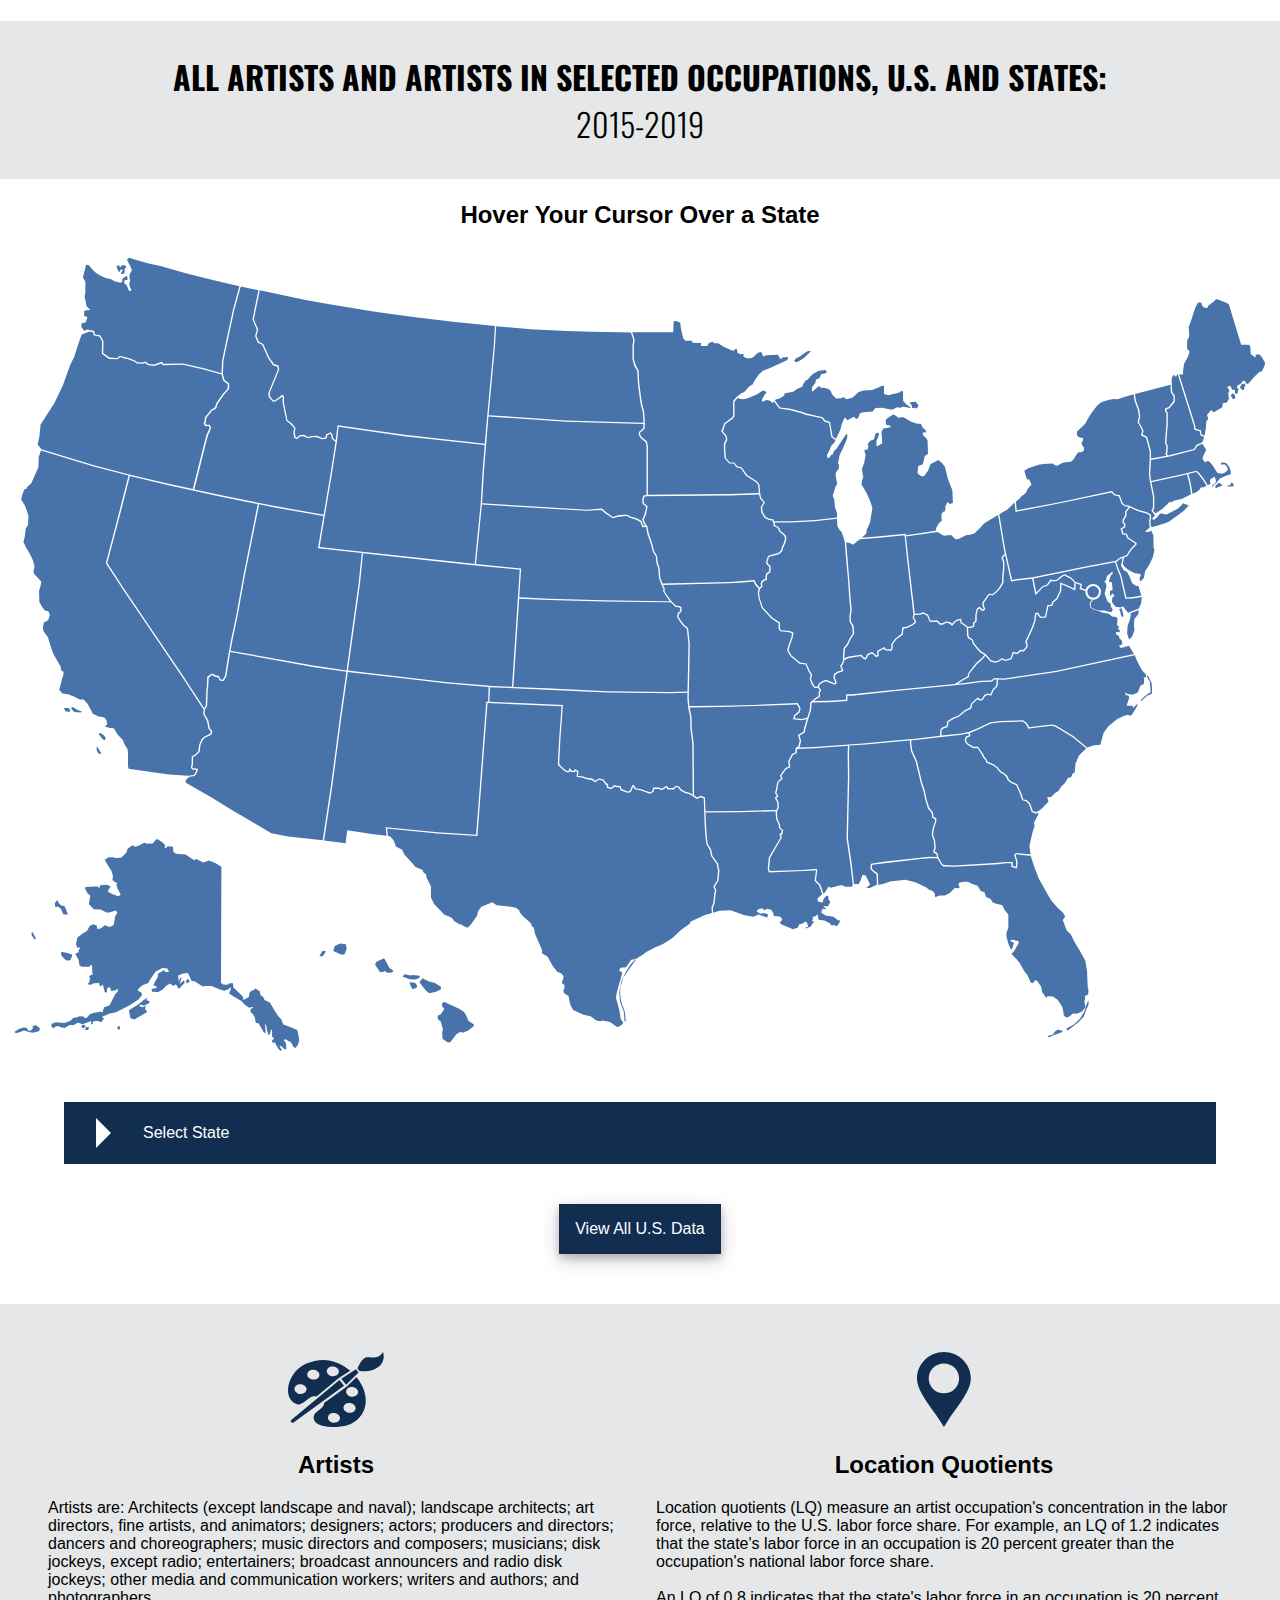
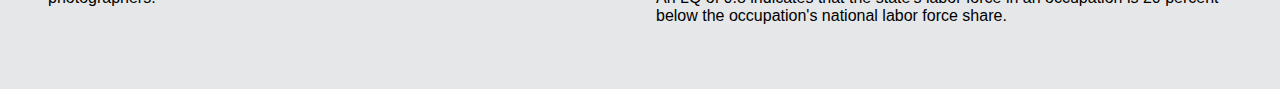
==== commit 4d6ba2f6: "Update html.html" ====
--- a/html.html
+++ b/html.html
@@ -17,7 +17,7 @@
       rel="stylesheet"
     />
     <title>
-      All Artists and Artists in Selected Occupations, U.S. and States
+      GitHub - html.html  All Artists and Artists in Selected Occupations, U.S. and States
     </title>
   </head>
     
@@ -840,15 +840,11 @@
 <div class="intro-data">
      
       <div class="d-flex"  style="margin-top:40px; margin-bottom:50px;">
-        <div>
-          
-       
-        </div>
         
         <a href="javascript:void(0);" state-target="US" class="button">View All U.S. Data</a>
       </div>
 
-    </div>
+</div>
          
          
        <!--      
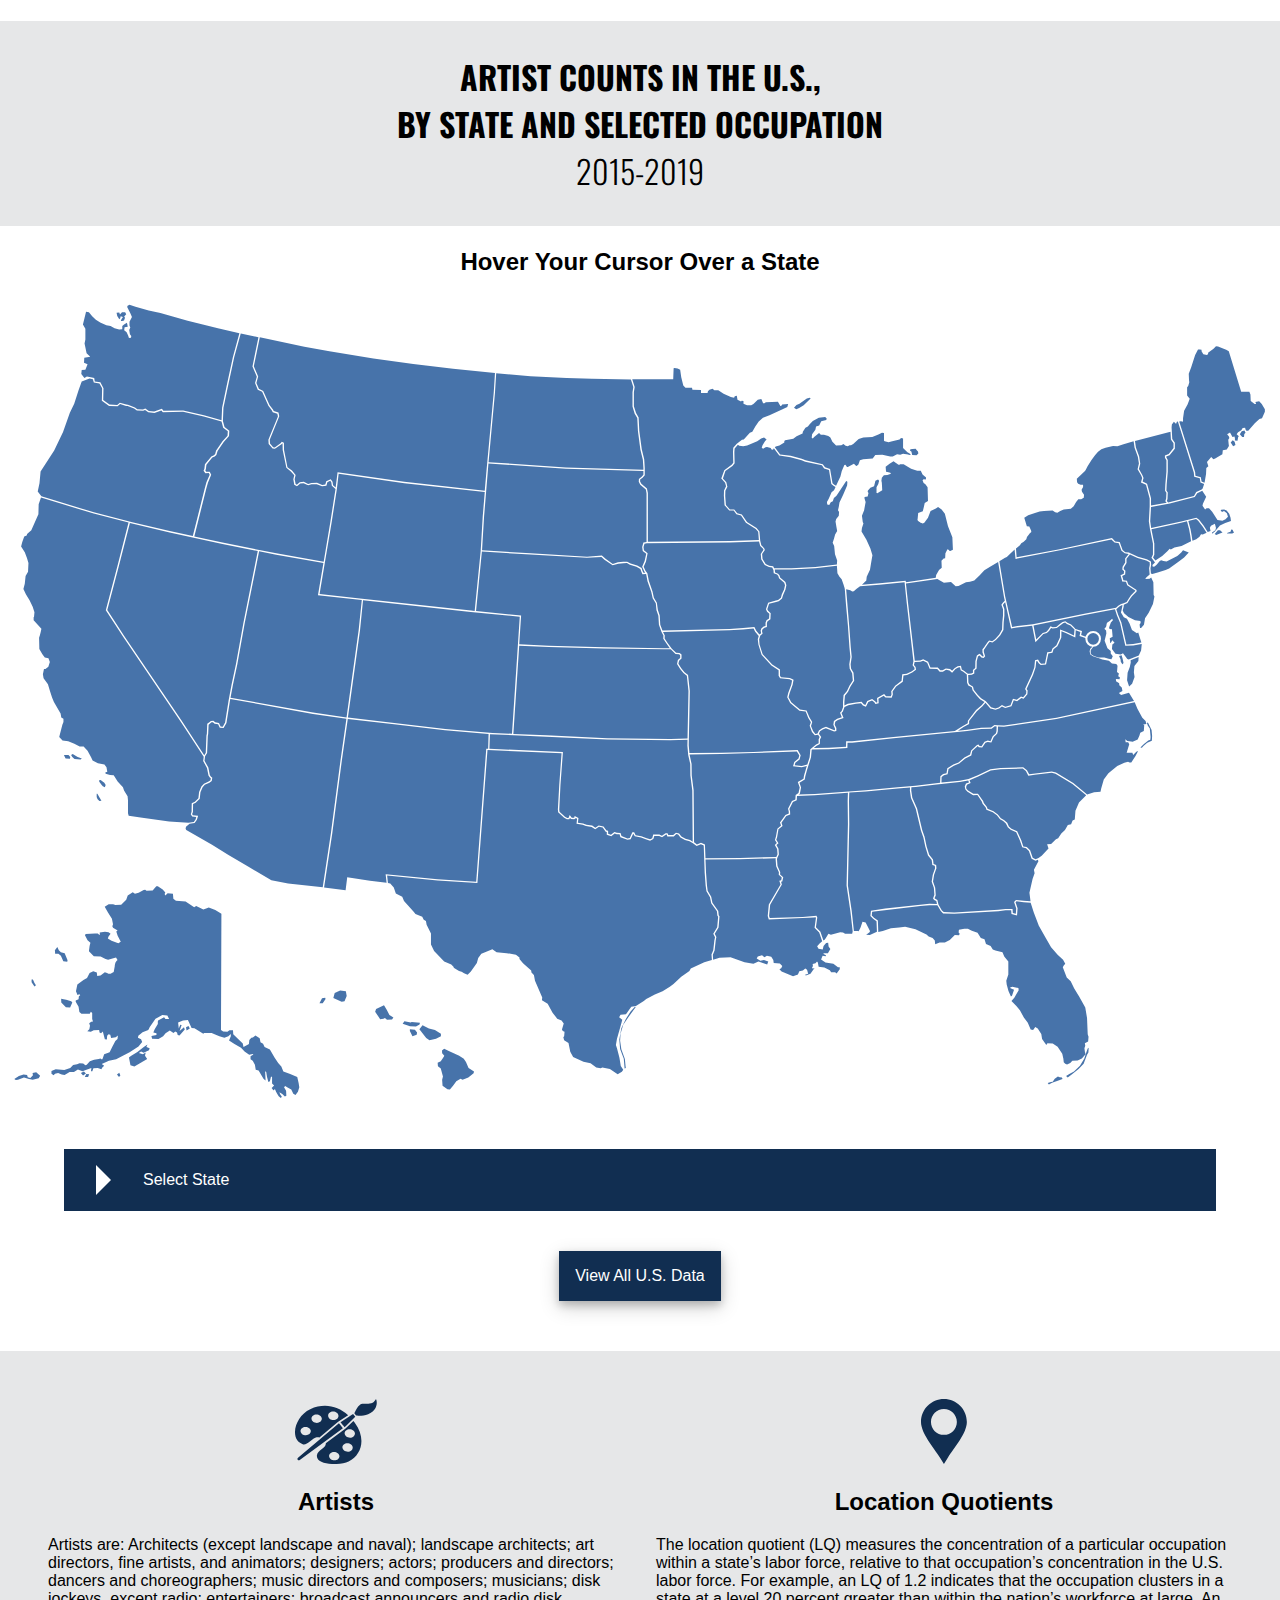
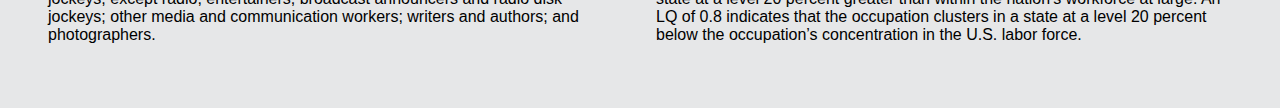
==== commit 5305e268: "Sunil changes" ====
--- a/html.html
+++ b/html.html
@@ -17,7 +17,7 @@
       rel="stylesheet"
     />
     <title>
-      GitHub - html.html  All Artists and Artists in Selected Occupations, U.S. and States
+      GitHub - html.html
     </title>
   </head>
     
@@ -26,7 +26,7 @@
       
     <div class="bg-gray">
       <h1>
-        All Artists and Artists in Selected Occupations, U.S. and States:<br />
+          Artist Counts in the U.S., </br>by State and Selected Occupation<br />
         <span class="years">2015-2019</span>
       </h1>
     </div>
@@ -881,13 +881,7 @@
         <img src="img/lc.svg" />
         <h2>Location Quotients</h2>
         <p style="text-align: left;">
-          Location quotients (LQ) measure an artist occupation's concentration
-          in the labor force, relative to the U.S. labor force share. For
-          example, an LQ of 1.2 indicates that the state's labor force in an
-          occupation is 20 percent greater than the occupation's national labor
-          force share.<br /><br />An LQ of 0.8 indicates that the state's labor
-          force in an occupation is 20 percent below the occupation's national
-          labor force share.
+    The location quotient (LQ) measures the concentration of a particular occupation within a state’s labor force, relative to that occupation’s concentration in the U.S. labor force. For example, an LQ of 1.2 indicates that the occupation clusters in a state at a level 20 percent greater than within the nation’s workforce at large.  An LQ of 0.8 indicates that the occupation clusters in a state at a level 20 percent below the occupation’s concentration in the U.S. labor force.
         </p>
       </div>
     </div>
--- a/css.css
+++ b/css.css
@@ -76,7 +76,7 @@
 
 /* Modal Content/Box */
 .modal-content {
-  background-color: rgba(255, 255, 255, 0.9);
+  background-color: rgba(255, 255, 255, 0.96);
   margin: 5% auto 15% auto;
   padding: 20px;
   border: 1px solid #888;
@@ -91,18 +91,27 @@
 }
 
 .modal .data-row h2 {
-  font-size: 16px;
-  color: #112e51;
+  font-size: 22px; /* was 16px; */
+  color: #4773aa;  /* was #112e51; */
+    margin-top: -4px; /* was not set */
 }
 
 .modal .data-row p {
   font-size: 14px;
-}
+    color: #666;
+}
+
+.modal .data-row p span {
+  font-size: 25px;
+  color: black;
+}
+
 
 .modal h1 {
-  text-align: center;
-  margin-top: -20px;
-  font-size: 22px;
+    text-transform: uppercase;
+  text-align: center;
+  margin-top: -5px;  
+  font-size: 30px;
 }
 
 /* The Close Button */
@@ -131,11 +140,11 @@
 }
 
 .modal-content img {
-  height: 80px;
+  height: 40px;
 }
 
 .modal-content .d-flex div {
-  width: 33.33%;
+  width: 33.33%; 
   text-align: center;
 }
 
@@ -152,7 +161,7 @@
 }
 .modal-content hr,
 .intro-data hr {
-  border-top: 3px solid #4773aa;
+  border-top: 2px solid #4773aa;
 }
 .modal-content hr {
   width: 80%;
@@ -232,7 +241,7 @@
   padding: 3rem;
 }
 .legend img {
-  height: 75px;
+  height: 65px;
 }
 
 .legend div {
@@ -256,13 +265,22 @@
   }
   .modal-content img,
   .modal-content #all-artists.d-flex img {
-    height: unset;
-    width: 50%;
+    height: 70px; /* was unset;  */
+    width: 100%;
     margin: auto;
+      margin-top: 20px;  /* was nopt set;  */
   }
   /* Modal Content/Box */
   .modal-content {
     margin: 5% auto 5% auto;
+  }
+    
+.modal-content p.modalscroll {
+    text-transform: none; 
+    font-size:18px; 
+    font-weight:normal; 
+    text-align:center;
+    margin-top: -5px;
   }
   .intro-data hr.bottom-border {
     margin-top: 3rem;
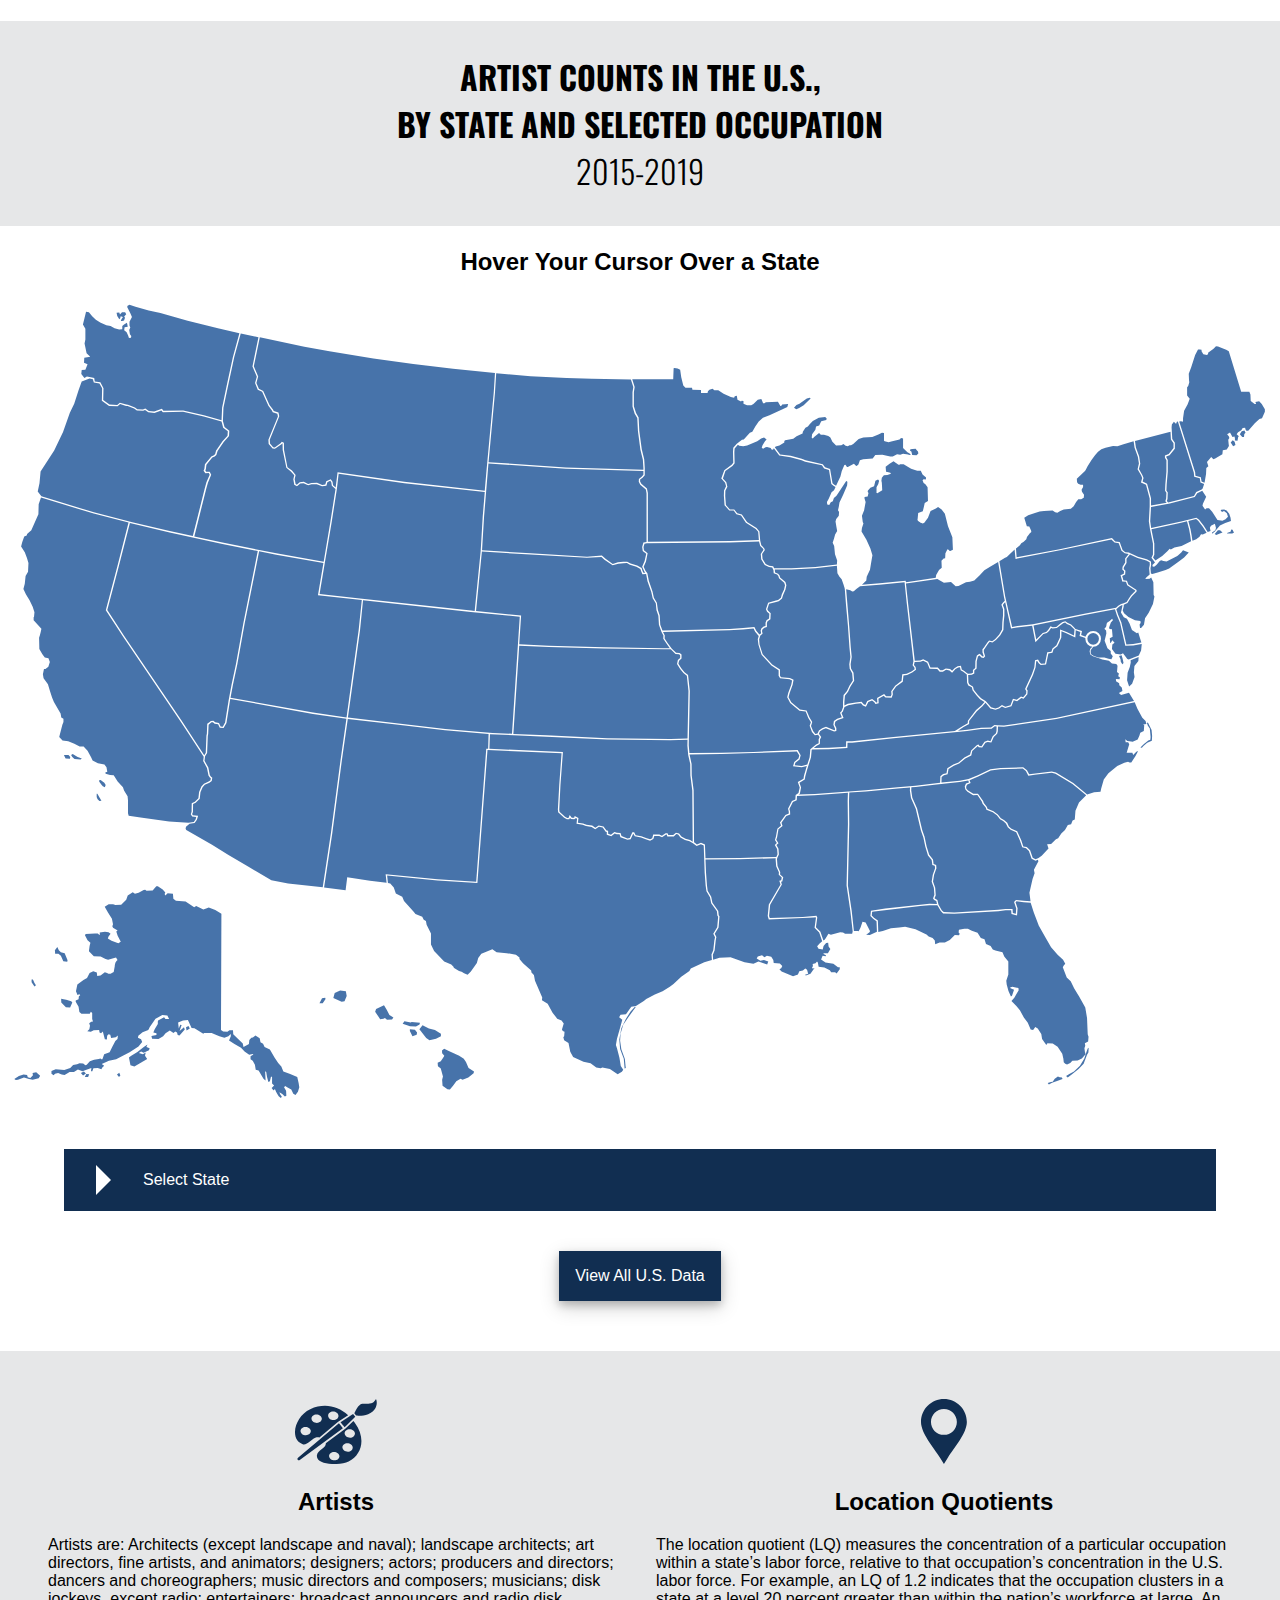
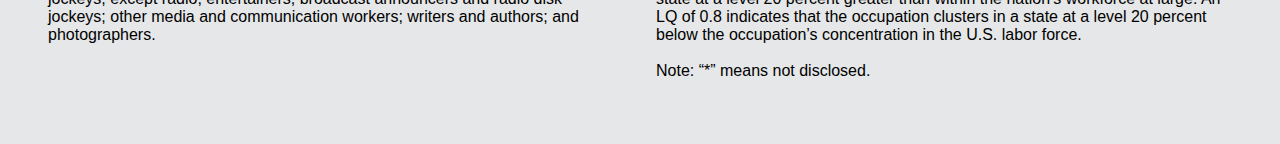
==== commit 130ebd4c: "Other adjustments" ====
--- a/html.html
+++ b/html.html
@@ -26,7 +26,7 @@
       
     <div class="bg-gray">
       <h1>
-          Artist Counts in the U.S., </br>by State and Selected Occupation<br />
+          Artist Counts in the U.S., <br />by State and Selected Occupation<br />
         <span class="years">2015-2019</span>
       </h1>
     </div>
@@ -882,7 +882,11 @@
         <h2>Location Quotients</h2>
         <p style="text-align: left;">
     The location quotient (LQ) measures the concentration of a particular occupation within a state’s labor force, relative to that occupation’s concentration in the U.S. labor force. For example, an LQ of 1.2 indicates that the occupation clusters in a state at a level 20 percent greater than within the nation’s workforce at large.  An LQ of 0.8 indicates that the occupation clusters in a state at a level 20 percent below the occupation’s concentration in the U.S. labor force.
-        </p>
+            
+   <br /><br />
+    Note: “*” means not disclosed.</p>
+          
+          
       </div>
     </div>
   </body>
--- a/css.css
+++ b/css.css
@@ -98,12 +98,10 @@
 
 .modal .data-row p {
   font-size: 14px;
-    color: #666;
 }
 
 .modal .data-row p span {
   font-size: 25px;
-  color: black;
 }
 
 
@@ -263,24 +261,31 @@
     margin: auto;
     text-align: center;
   }
+    
+    .d-flex div {
+     background-color: #ddd; /* mio */
+    }    
+
   .modal-content img,
   .modal-content #all-artists.d-flex img {
     height: 70px; /* was unset;  */
     width: 100%;
     margin: auto;
-      margin-top: 20px;  /* was nopt set;  */
+    margin-top: 20px;  /* was nop set;  */
   }
   /* Modal Content/Box */
   .modal-content {
     margin: 5% auto 5% auto;
   }
     
-.modal-content p.modalscroll {
+.scroll-text {
     text-transform: none; 
     font-size:18px; 
     font-weight:normal; 
     text-align:center;
     margin-top: -5px;
+    margin-left: auto;
+    margin-right: auto;
   }
   .intro-data hr.bottom-border {
     margin-top: 3rem;
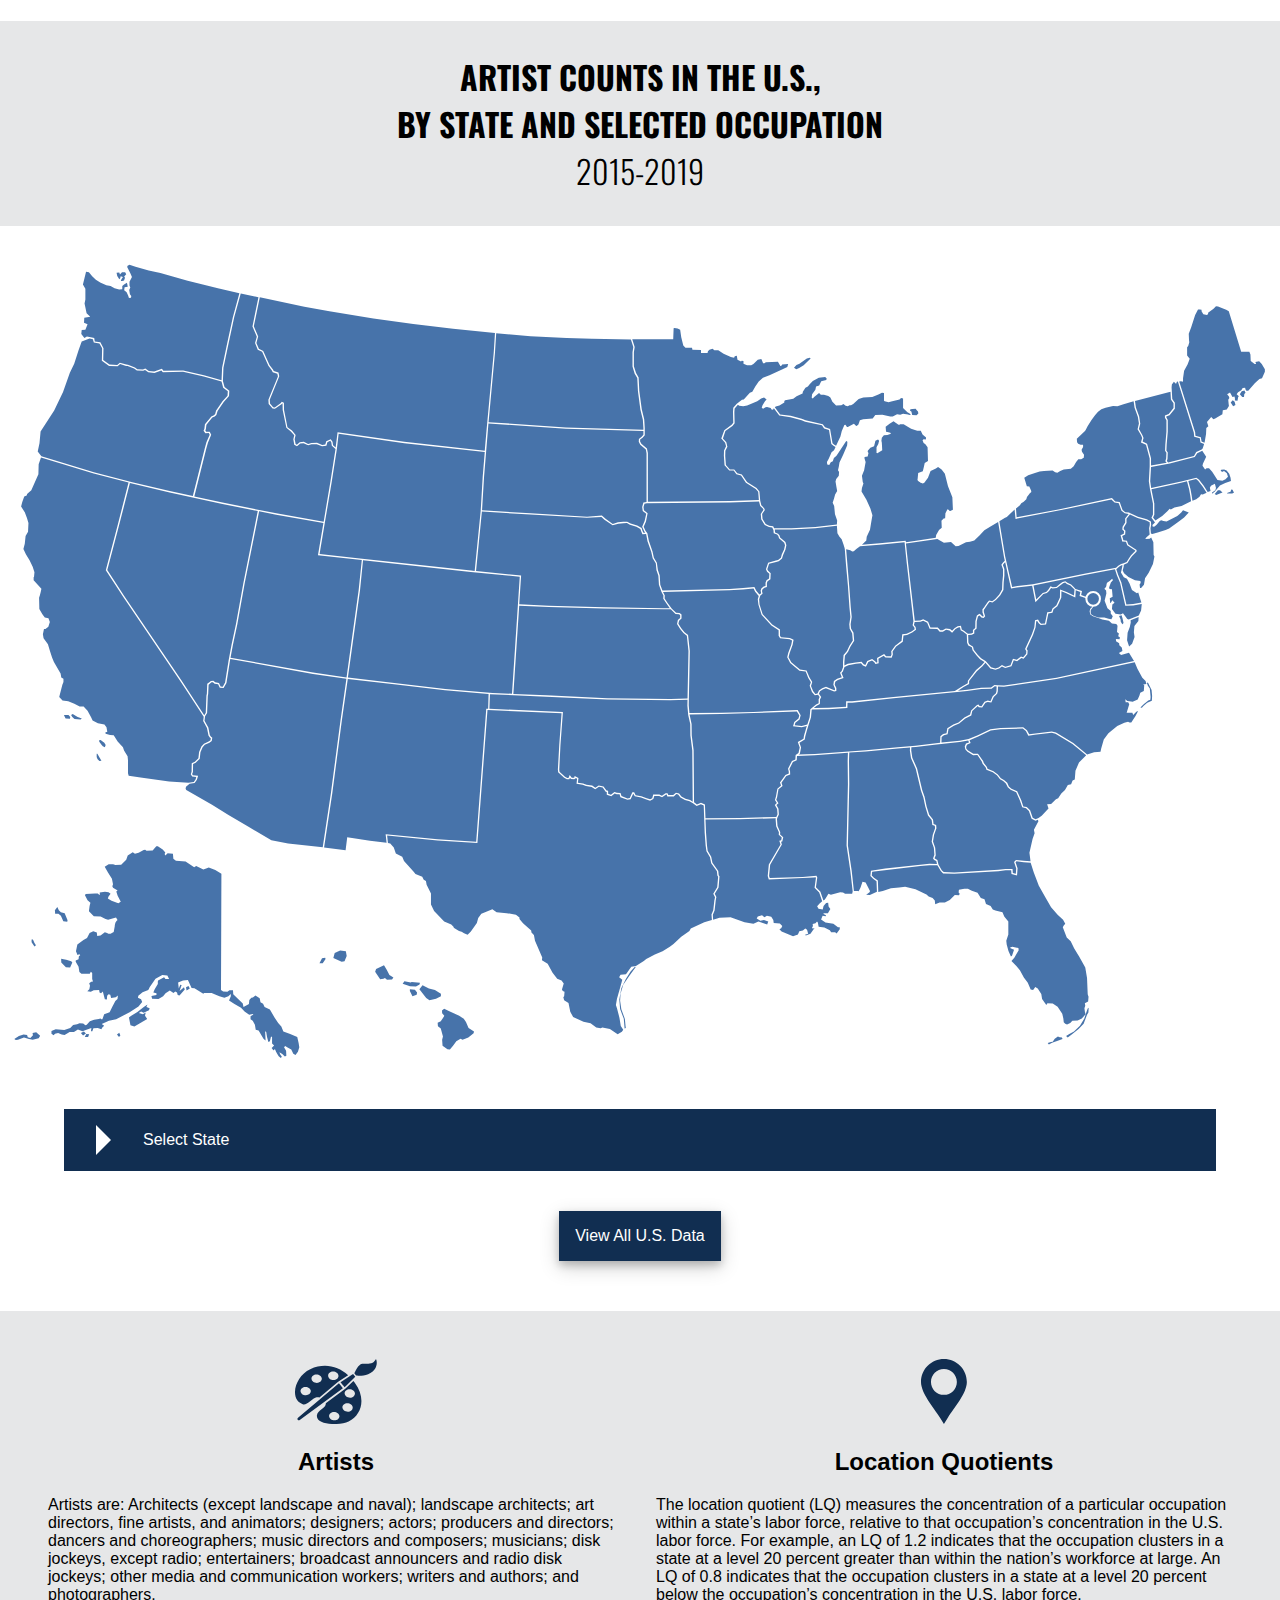
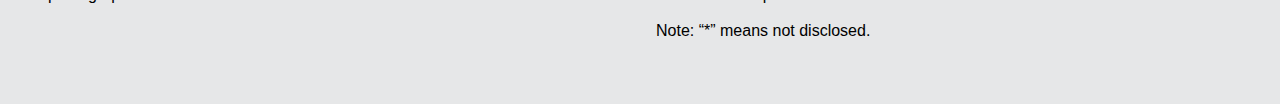
==== commit 044c5d17: "edited css" ====
--- a/html.html
+++ b/html.html
@@ -38,7 +38,7 @@
 
     <div id="state"></div>
     <div id="json"></div>
-    <div id="state-name"><h2>Hover Your Cursor Over a State</h2></div>
+    <div id="state-name"><h2 style="color:white;">Hover Your Cursor Over a State</h2></div>
     <svg
       xmlns="http:/www.w3.org/2000/svg"
       xmlns:xlink="http:/www.w3.org/1999/xlink"
--- a/css.css
+++ b/css.css
@@ -46,6 +46,7 @@
 /*svg map */
 #state-name h2 {
   text-align: center;
+    margin-bottom:-20px; /* mio */
 }
 .st0 {
   fill: #4773aa;
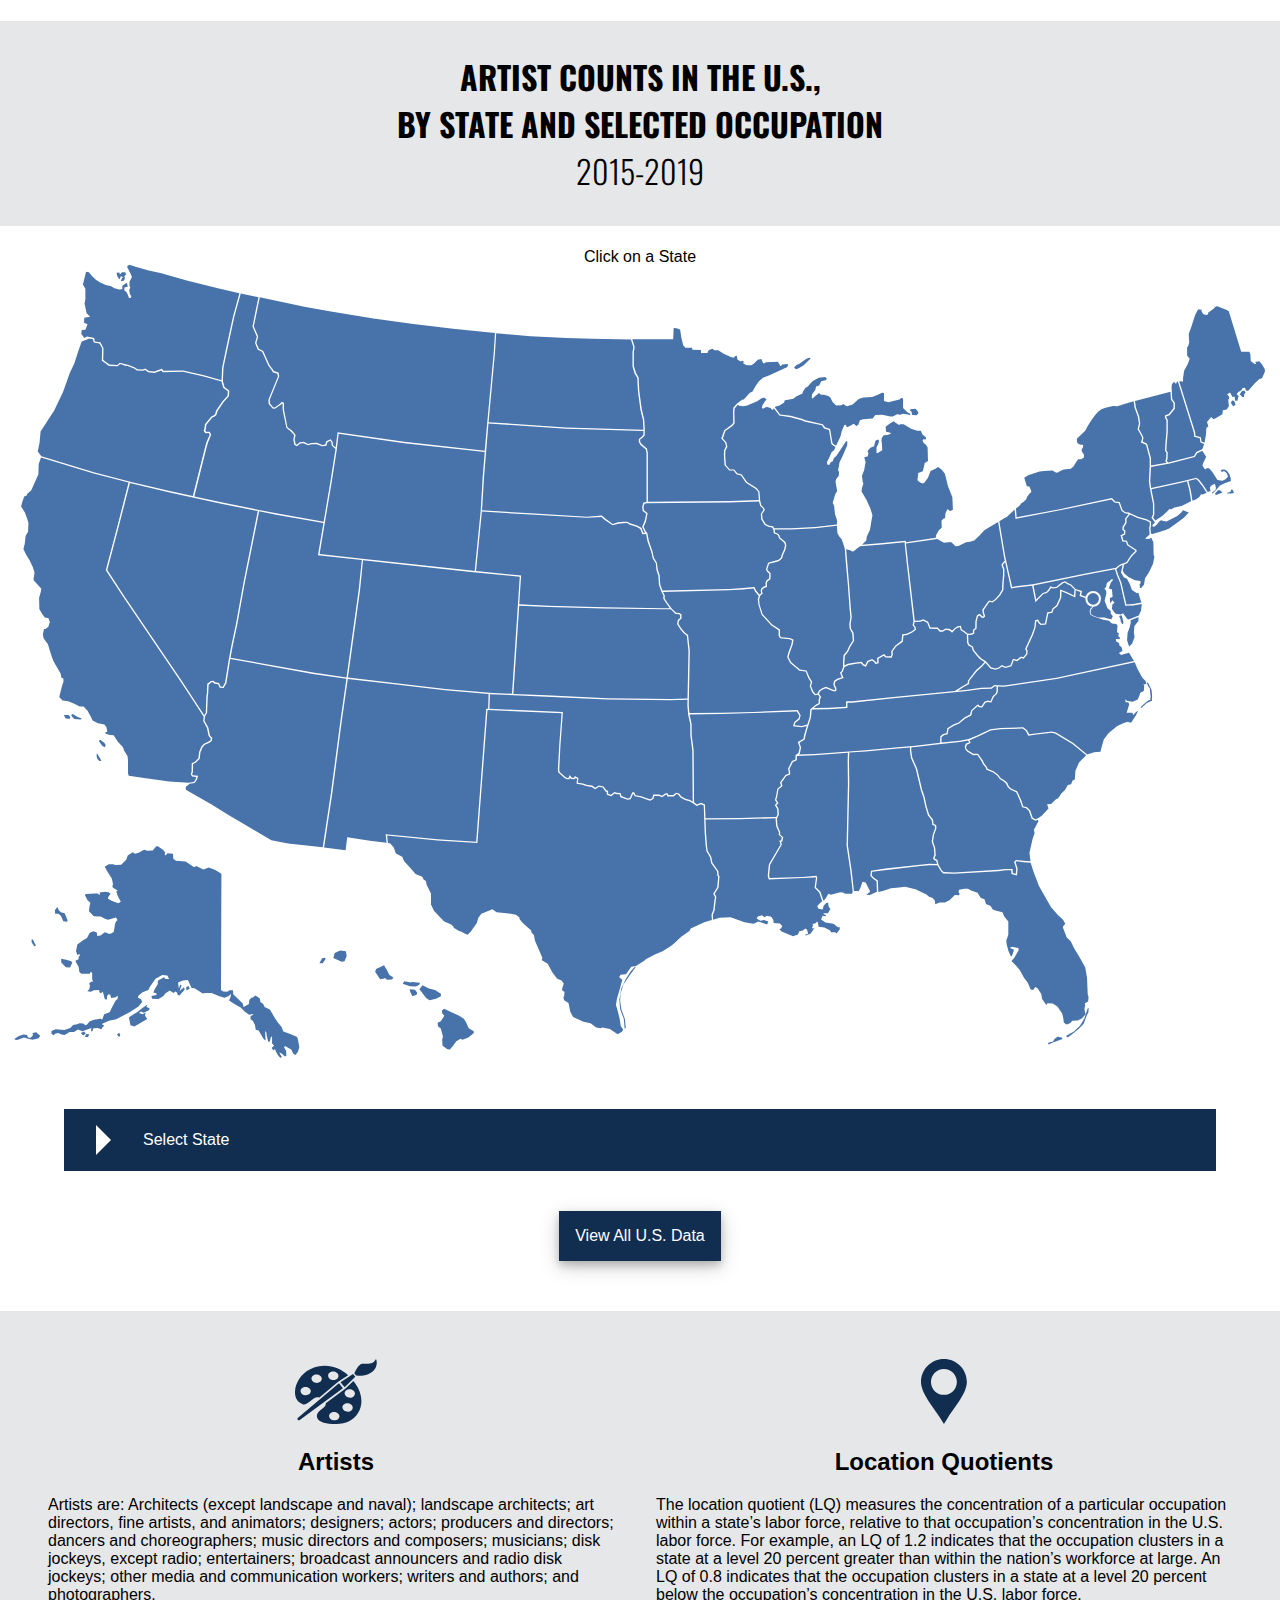
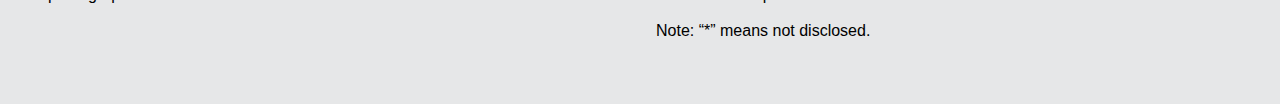
==== commit e119cf6f: "Chages to State-name" ====
--- a/html.html
+++ b/html.html
@@ -38,7 +38,7 @@
 
     <div id="state"></div>
     <div id="json"></div>
-    <div id="state-name"><h2 style="color:white;">Hover Your Cursor Over a State</h2></div>
+    <div id="state-name"><h2 style="font-weight: normal; text-transform:none;" >Click on a State</h2></div>
     <svg
       xmlns="http:/www.w3.org/2000/svg"
       xmlns:xlink="http:/www.w3.org/1999/xlink"
--- a/css.css
+++ b/css.css
@@ -46,7 +46,9 @@
 /*svg map */
 #state-name h2 {
   text-align: center;
-    margin-bottom:-20px; /* mio */
+    margin-bottom:-10px; /* mio */
+    font-size:16px;
+    text-transform:uppercase;
 }
 .st0 {
   fill: #4773aa;
@@ -264,7 +266,7 @@
   }
     
     .d-flex div {
-     background-color: #ddd; /* mio */
+     background-color:#e6e7e8; /* mio */
     }    
 
   .modal-content img,
